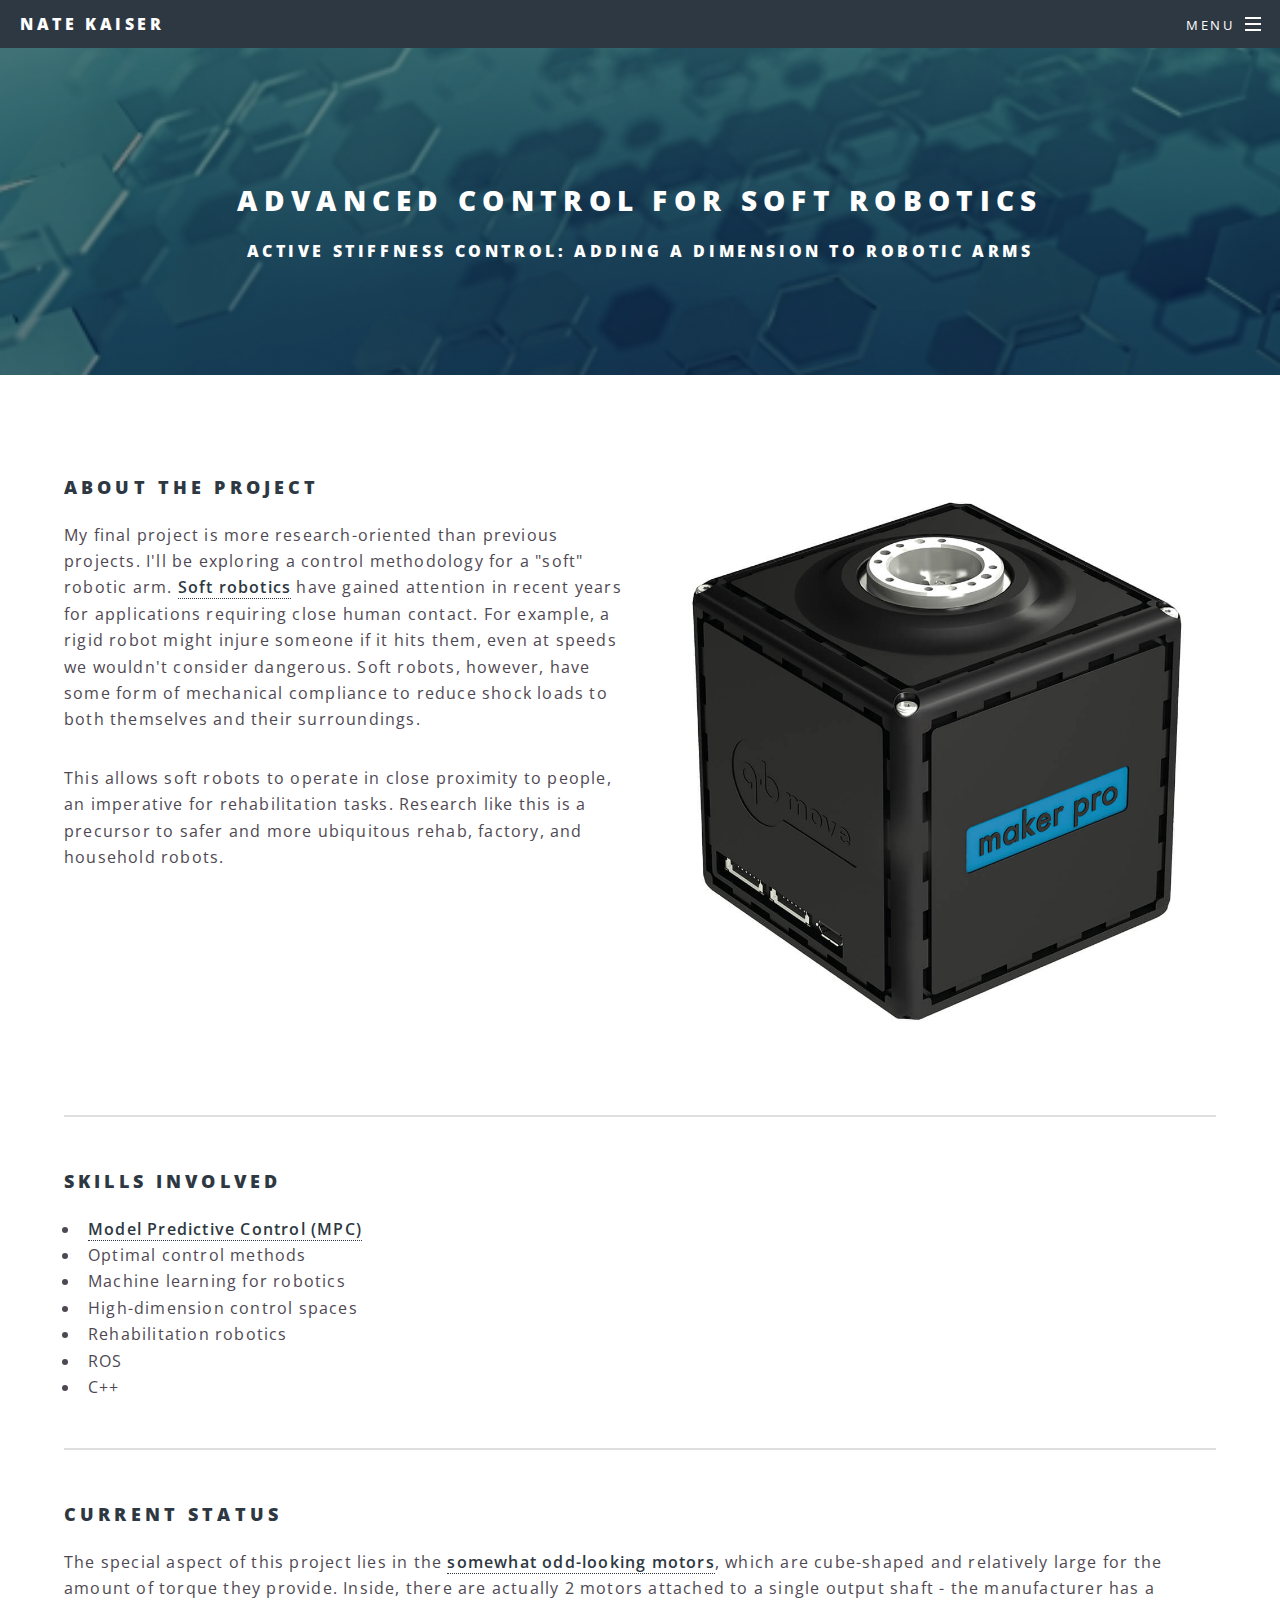
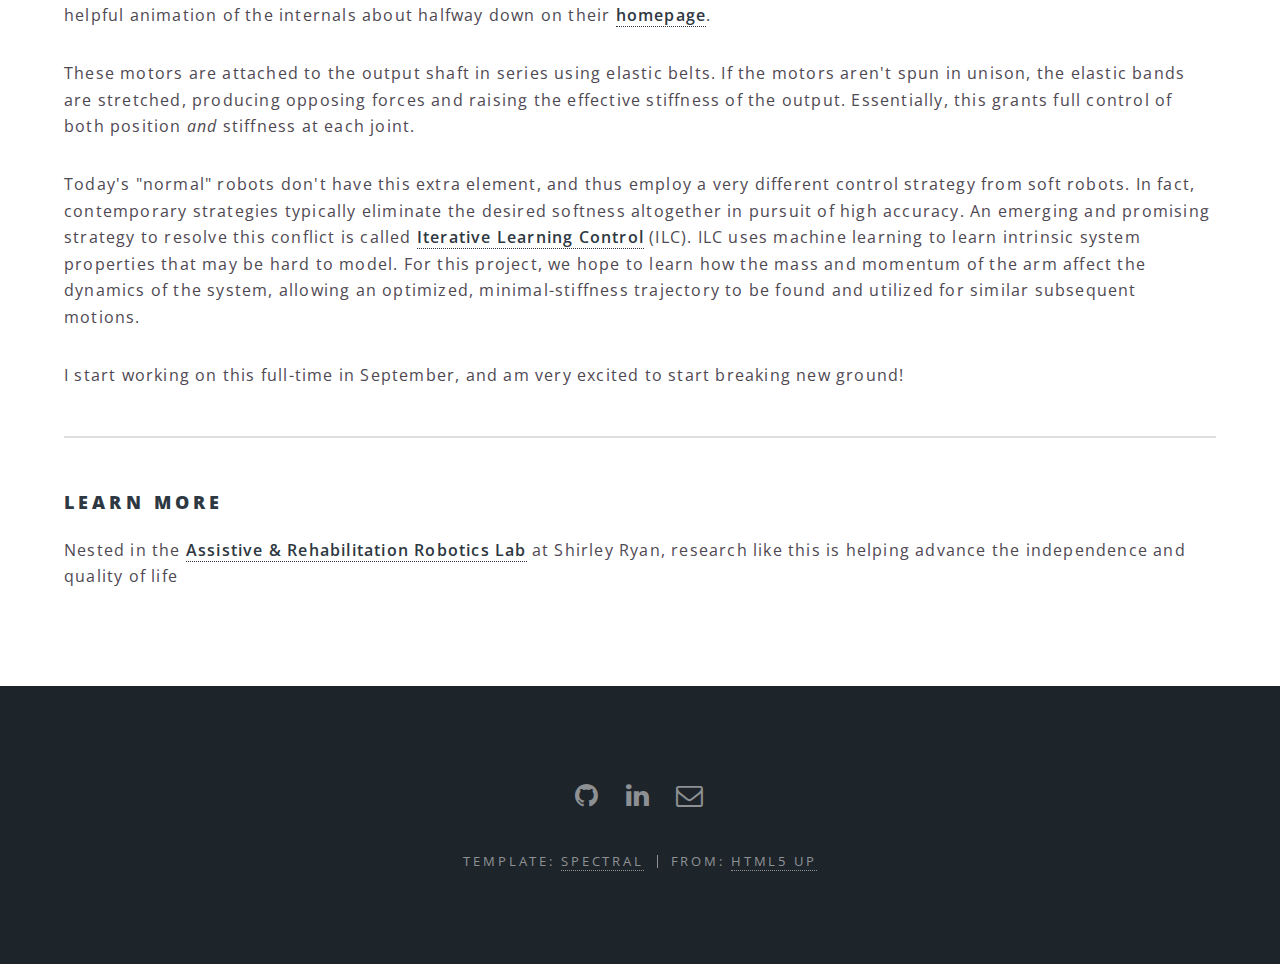
==== advancedcontrol.html @ 5fb06875 "final project page now included" ====
<!DOCTYPE HTML>
<html>
	<head>
		<title>Nate Kaiser::Portfolio Website</title>
		<meta charset="utf-8" />
		<meta name="viewport" content="width=device-width, initial-scale=1" />
		<!--[if lte IE 8]><script src="assets/js/ie/html5shiv.js"></script><![endif]-->
		<link rel="stylesheet" href="assets/css/main.css" />
		<!--[if lte IE 8]><link rel="stylesheet" href="assets/css/ie8.css" /><![endif]-->
		<!--[if lte IE 9]><link rel="stylesheet" href="assets/css/ie9.css" /><![endif]-->
		<link rel="icon" href="images/favicon.ico">
	</head>
	<body>

		<!-- Page Wrapper -->
			<div id="page-wrapper">

				<!-- Header -->
					<header id="header">
						<h1><a href="index.html">Nate Kaiser</a></h1>
						<nav id="nav">
							<ul>
								<li class="special">
									<a href="#menu" class="menuToggle"><span>Menu</span></a>
									<div id="menu">
										<ul>
											<li><a href="index.html">Home</a></li>
											<li><a href="index.html#projects">Projects</a></li>
											<li><a href="index.html#about">About</a></li>
											<li><a href="index.html#contact">Contact</a></li>
										</ul>
									</div>
								</li>
							</ul>
						</nav>
					</header>

				<!-- Main -->
					<article id="main">
						<header>
							<h2>Advanced Control for Soft Robotics</h2>
							<h4>Active Stiffness Control: Adding a Dimension to Robotic Arms</h4>
						</header>
						<section class="wrapper style5">
							<div class="inner">

								<div class="row">

									<div class="6u 12u$(medium)">
										<h3>About the Project</h3>

										<p>My final project is more research-oriented than previous projects. I'll be exploring a control methodology for a "soft" robotic arm. <b><a href="https://en.wikipedia.org/wiki/Soft_robotics" target="blank" >Soft robotics</a></b> have gained attention in recent years for applications requiring close human contact. For example, a rigid robot might injure someone if it hits them, even at speeds we wouldn't consider dangerous. Soft robots, however, have some form of mechanical compliance to reduce shock loads to both themselves and their surroundings.</p>

										<p>This allows soft robots to operate in close proximity to people, an imperative for rehabilitation tasks. Research like this is a precursor to safer and more ubiquitous rehab, factory, and household robots.</p>

									</div>

									<div class="6u$ 12u$(medium)">
										<span class="image fit"><img src="images/control1.jpg" alt="qb move variable-stiffness motor" /></span>
									</div>

								</div>

								<hr />

								<h3 align="left">Skills Involved</h3>
								<ul>
									<li align="left"><b><a href="https://en.wikipedia.org/wiki/Model_predictive_control" target="blank" >Model Predictive Control (MPC)</a></b></li>
									<li align="left">Optimal control methods</li>
									<li align="left">Machine learning for robotics</li>
									<li align="left">High-dimension control spaces</li>
									<li align="left">Rehabilitation robotics</li>
									<li align="left">ROS</li>
									<li align="left">C++</li>
								</ul>

								<hr />

								<h3 align="left">Current Status</h3>

								<p>The special aspect of this project lies in the <b><a href="http://www.qbrobotics.com/products/qbmove-maker-pro/" target="blank" >somewhat odd-looking motors</a></b>, which are cube-shaped and relatively large for the amount of torque they provide. Inside, there are actually 2 motors attached to a single output shaft - the manufacturer has a helpful animation of the internals about halfway down on their <b><a href="http://www.qbrobotics.com" target="blank" >homepage</a></b>.</p>

								<p>These motors are attached to the output shaft in series using elastic belts. If the motors aren't spun in unison, the elastic bands are stretched, producing opposing forces and raising the effective stiffness of the output. Essentially, this grants full control of both position <i>and</i> stiffness at each joint.</p>

								<p>Today's "normal" robots don't have this extra element, and thus employ a very different control strategy from soft robots. In fact, contemporary strategies typically eliminate the desired softness altogether in pursuit of high accuracy. An emerging and promising strategy to resolve this conflict is called <b><a href="https://en.wikipedia.org/wiki/Iterative_learning_control" target="blank" >Iterative Learning Control</a></b> (ILC). ILC uses machine learning to learn intrinsic system properties that may be hard to model. For this project, we hope to learn how the mass and momentum of the arm affect the dynamics of the system, allowing an optimized, minimal-stiffness trajectory to be found and utilized for similar subsequent motions.</p>

								<p>I start working on this full-time in September, and am very excited to start breaking new ground!</p>

								<hr />

								<h3>Learn More</h3>

								<p>Nested in the <b><a href="https://www.sralab.org/labs/assistive-rehabilitation-robotics-laboratory" target="blank" >Assistive &amp; Rehabilitation Robotics Lab</a></b> at Shirley Ryan, research like this is helping advance the independence and quality of life </p>

							</div>
						</section>
					</article>


				<!-- Footer -->
					<footer id="footer">
						<ul class="icons">
							<li><a href="https://github.com/njkaiser/" target="blank" class="icon fa-github fa-lg"><span class="label">Github</span></a></li>
							<li><a href="https://www.linkedin.com/in/nate-kaiser-95536426" target="blank" class="icon fa-linkedin fa-lg"><span class="label">Email</span></a></li>
							<li><a href="mailto:nathanielkaiser2017@u.northwestern.edu" class="icon fa-envelope-o fa-lg"><span class="label">Email</span></a></li>
						</ul>
						<ul class="copyright">
							<li>Template: <a href="https://html5up.net/spectral"> SPECTRAL</a></li><li>From: <a href="http://html5up.net">HTML5 UP</a></li>						</ul>
					</footer>

			</div>

		<!-- Scripts -->
			<script src="assets/js/jquery.min.js"></script>
			<script src="assets/js/jquery.scrollex.min.js"></script>
			<script src="assets/js/jquery.scrolly.min.js"></script>
			<script src="assets/js/skel.min.js"></script>
			<script src="assets/js/util.js"></script>
			<!--[if lte IE 8]><script src="assets/js/ie/respond.min.js"></script><![endif]-->
			<script src="assets/js/main.js"></script>

	</body>
</html>
---- assets/css/main.css ----
@import url(font-awesome.min.css);
@import url("https://fonts.googleapis.com/css?family=Open+Sans:400,400italic,600,600italic,800,800italic");

/*
	Spectral by HTML5 UP
	html5up.net | @ajlkn
	Free for personal and commercial use under the CCA 3.0 license (html5up.net/license)
*/

/* Reset */

	html, body, div, span, applet, object, iframe, h1, h2, h3, h4, h5, h6, p, blockquote, pre, a, abbr, acronym, address, big, cite, code, del, dfn, em, img, ins, kbd, q, s, samp, small, strike, strong, sub, sup, tt, var, b, u, i, center, dl, dt, dd, ol, ul, li, fieldset, form, label, legend, table, caption, tbody, tfoot, thead, tr, th, td, article, aside, canvas, details, embed, figure, figcaption, footer, header, hgroup, menu, nav, output, ruby, section, summary, time, mark, audio, video {
		margin: 0;
		padding: 0;
		border: 0;
		font-size: 100%;
		font: inherit;
		vertical-align: baseline;
	}

	article, aside, details, figcaption, figure, footer, header, hgroup, menu, nav, section {
		display: block;
	}

	body {
		line-height: 1;
	}

	ol, ul {
		list-style: none;
	}

	blockquote, q {
		quotes: none;
	}

	blockquote:before, blockquote:after, q:before, q:after {
		content: '';
		content: none;
	}

	table {
		border-collapse: collapse;
		border-spacing: 0;
	}

	body {
		-webkit-text-size-adjust: none;
	}

/* Box Model */

	*, *:before, *:after {
		-moz-box-sizing: border-box;
		-webkit-box-sizing: border-box;
		box-sizing: border-box;
	}

/* Grid */

	.row {
		border-bottom: solid 1px transparent;
		-moz-box-sizing: border-box;
		-webkit-box-sizing: border-box;
		box-sizing: border-box;
	}

	.row > * {
		float: left;
		-moz-box-sizing: border-box;
		-webkit-box-sizing: border-box;
		box-sizing: border-box;
	}

	.row:after, .row:before {
		content: '';
		display: block;
		clear: both;
		height: 0;
	}

	.row.uniform > * > :first-child {
		margin-top: 0;
	}

	.row.uniform > * > :last-child {
		margin-bottom: 0;
	}

	.row.\30 \25 > * {
		padding: 0 0 0 0em;
	}

	.row.\30 \25 {
		margin: 0 0 -1px 0em;
	}

	.row.uniform.\30 \25 > * {
		padding: 0em 0 0 0em;
	}

	.row.uniform.\30 \25 {
		margin: 0em 0 -1px 0em;
	}

	.row > * {
		padding: 0 0 0 1.5em;
	}

	.row {
		margin: 0 0 -1px -1.5em;
	}

	.row.uniform > * {
		padding: 1.5em 0 0 1.5em;
	}

	.row.uniform {
		margin: -1.5em 0 -1px -1.5em;
	}

	.row.\32 00\25 > * {
		padding: 0 0 0 3em;
	}

	.row.\32 00\25 {
		margin: 0 0 -1px -3em;
	}

	.row.uniform.\32 00\25 > * {
		padding: 3em 0 0 3em;
	}

	.row.uniform.\32 00\25 {
		margin: -3em 0 -1px -3em;
	}

	.row.\31 50\25 > * {
		padding: 0 0 0 2.25em;
	}

	.row.\31 50\25 {
		margin: 0 0 -1px -2.25em;
	}

	.row.uniform.\31 50\25 > * {
		padding: 2.25em 0 0 2.25em;
	}

	.row.uniform.\31 50\25 {
		margin: -2.25em 0 -1px -2.25em;
	}

	.row.\35 0\25 > * {
		padding: 0 0 0 0.75em;
	}

	.row.\35 0\25 {
		margin: 0 0 -1px -0.75em;
	}

	.row.uniform.\35 0\25 > * {
		padding: 0.75em 0 0 0.75em;
	}

	.row.uniform.\35 0\25 {
		margin: -0.75em 0 -1px -0.75em;
	}

	.row.\32 5\25 > * {
		padding: 0 0 0 0.375em;
	}

	.row.\32 5\25 {
		margin: 0 0 -1px -0.375em;
	}

	.row.uniform.\32 5\25 > * {
		padding: 0.375em 0 0 0.375em;
	}

	.row.uniform.\32 5\25 {
		margin: -0.375em 0 -1px -0.375em;
	}

	.\31 2u, .\31 2u\24 {
		width: 100%;
		clear: none;
		margin-left: 0;
	}

	.\31 1u, .\31 1u\24 {
		width: 91.6666666667%;
		clear: none;
		margin-left: 0;
	}

	.\31 0u, .\31 0u\24 {
		width: 83.3333333333%;
		clear: none;
		margin-left: 0;
	}

	.\39 u, .\39 u\24 {
		width: 75%;
		clear: none;
		margin-left: 0;
	}

	.\38 u, .\38 u\24 {
		width: 66.6666666667%;
		clear: none;
		margin-left: 0;
	}

	.\37 u, .\37 u\24 {
		width: 58.3333333333%;
		clear: none;
		margin-left: 0;
	}

	.\36 u, .\36 u\24 {
		width: 50%;
		clear: none;
		margin-left: 0;
	}

	.\35 u, .\35 u\24 {
		width: 41.6666666667%;
		clear: none;
		margin-left: 0;
	}

	.\34 u, .\34 u\24 {
		width: 33.3333333333%;
		clear: none;
		margin-left: 0;
	}

	.\33 u, .\33 u\24 {
		width: 25%;
		clear: none;
		margin-left: 0;
	}

	.\32 u, .\32 u\24 {
		width: 16.6666666667%;
		clear: none;
		margin-left: 0;
	}

	.\31 u, .\31 u\24 {
		width: 8.3333333333%;
		clear: none;
		margin-left: 0;
	}

	.\31 2u\24 + *,
	.\31 1u\24 + *,
	.\31 0u\24 + *,
	.\39 u\24 + *,
	.\38 u\24 + *,
	.\37 u\24 + *,
	.\36 u\24 + *,
	.\35 u\24 + *,
	.\34 u\24 + *,
	.\33 u\24 + *,
	.\32 u\24 + *,
	.\31 u\24 + * {
		clear: left;
	}

	.\-11u {
		margin-left: 91.66667%;
	}

	.\-10u {
		margin-left: 83.33333%;
	}

	.\-9u {
		margin-left: 75%;
	}

	.\-8u {
		margin-left: 66.66667%;
	}

	.\-7u {
		margin-left: 58.33333%;
	}

	.\-6u {
		margin-left: 50%;
	}

	.\-5u {
		margin-left: 41.66667%;
	}

	.\-4u {
		margin-left: 33.33333%;
	}

	.\-3u {
		margin-left: 25%;
	}

	.\-2u {
		margin-left: 16.66667%;
	}

	.\-1u {
		margin-left: 8.33333%;
	}

	@media screen and (max-width: 1680px) {

		.row > * {
			padding: 0 0 0 1.5em;
		}

		.row {
			margin: 0 0 -1px -1.5em;
		}

		.row.uniform > * {
			padding: 1.5em 0 0 1.5em;
		}

		.row.uniform {
			margin: -1.5em 0 -1px -1.5em;
		}

		.row.\32 00\25 > * {
			padding: 0 0 0 3em;
		}

		.row.\32 00\25 {
			margin: 0 0 -1px -3em;
		}

		.row.uniform.\32 00\25 > * {
			padding: 3em 0 0 3em;
		}

		.row.uniform.\32 00\25 {
			margin: -3em 0 -1px -3em;
		}

		.row.\31 50\25 > * {
			padding: 0 0 0 2.25em;
		}

		.row.\31 50\25 {
			margin: 0 0 -1px -2.25em;
		}

		.row.uniform.\31 50\25 > * {
			padding: 2.25em 0 0 2.25em;
		}

		.row.uniform.\31 50\25 {
			margin: -2.25em 0 -1px -2.25em;
		}

		.row.\35 0\25 > * {
			padding: 0 0 0 0.75em;
		}

		.row.\35 0\25 {
			margin: 0 0 -1px -0.75em;
		}

		.row.uniform.\35 0\25 > * {
			padding: 0.75em 0 0 0.75em;
		}

		.row.uniform.\35 0\25 {
			margin: -0.75em 0 -1px -0.75em;
		}

		.row.\32 5\25 > * {
			padding: 0 0 0 0.375em;
		}

		.row.\32 5\25 {
			margin: 0 0 -1px -0.375em;
		}

		.row.uniform.\32 5\25 > * {
			padding: 0.375em 0 0 0.375em;
		}

		.row.uniform.\32 5\25 {
			margin: -0.375em 0 -1px -0.375em;
		}

		.\31 2u\28xlarge\29, .\31 2u\24\28xlarge\29 {
			width: 100%;
			clear: none;
			margin-left: 0;
		}

		.\31 1u\28xlarge\29, .\31 1u\24\28xlarge\29 {
			width: 91.6666666667%;
			clear: none;
			margin-left: 0;
		}

		.\31 0u\28xlarge\29, .\31 0u\24\28xlarge\29 {
			width: 83.3333333333%;
			clear: none;
			margin-left: 0;
		}

		.\39 u\28xlarge\29, .\39 u\24\28xlarge\29 {
			width: 75%;
			clear: none;
			margin-left: 0;
		}

		.\38 u\28xlarge\29, .\38 u\24\28xlarge\29 {
			width: 66.6666666667%;
			clear: none;
			margin-left: 0;
		}

		.\37 u\28xlarge\29, .\37 u\24\28xlarge\29 {
			width: 58.3333333333%;
			clear: none;
			margin-left: 0;
		}

		.\36 u\28xlarge\29, .\36 u\24\28xlarge\29 {
			width: 50%;
			clear: none;
			margin-left: 0;
		}

		.\35 u\28xlarge\29, .\35 u\24\28xlarge\29 {
			width: 41.6666666667%;
			clear: none;
			margin-left: 0;
		}

		.\34 u\28xlarge\29, .\34 u\24\28xlarge\29 {
			width: 33.3333333333%;
			clear: none;
			margin-left: 0;
		}

		.\33 u\28xlarge\29, .\33 u\24\28xlarge\29 {
			width: 25%;
			clear: none;
			margin-left: 0;
		}

		.\32 u\28xlarge\29, .\32 u\24\28xlarge\29 {
			width: 16.6666666667%;
			clear: none;
			margin-left: 0;
		}

		.\31 u\28xlarge\29, .\31 u\24\28xlarge\29 {
			width: 8.3333333333%;
			clear: none;
			margin-left: 0;
		}

		.\31 2u\24\28xlarge\29 + *,
		.\31 1u\24\28xlarge\29 + *,
		.\31 0u\24\28xlarge\29 + *,
		.\39 u\24\28xlarge\29 + *,
		.\38 u\24\28xlarge\29 + *,
		.\37 u\24\28xlarge\29 + *,
		.\36 u\24\28xlarge\29 + *,
		.\35 u\24\28xlarge\29 + *,
		.\34 u\24\28xlarge\29 + *,
		.\33 u\24\28xlarge\29 + *,
		.\32 u\24\28xlarge\29 + *,
		.\31 u\24\28xlarge\29 + * {
			clear: left;
		}

		.\-11u\28xlarge\29 {
			margin-left: 91.66667%;
		}

		.\-10u\28xlarge\29 {
			margin-left: 83.33333%;
		}

		.\-9u\28xlarge\29 {
			margin-left: 75%;
		}

		.\-8u\28xlarge\29 {
			margin-left: 66.66667%;
		}

		.\-7u\28xlarge\29 {
			margin-left: 58.33333%;
		}

		.\-6u\28xlarge\29 {
			margin-left: 50%;
		}

		.\-5u\28xlarge\29 {
			margin-left: 41.66667%;
		}

		.\-4u\28xlarge\29 {
			margin-left: 33.33333%;
		}

		.\-3u\28xlarge\29 {
			margin-left: 25%;
		}

		.\-2u\28xlarge\29 {
			margin-left: 16.66667%;
		}

		.\-1u\28xlarge\29 {
			margin-left: 8.33333%;
		}

	}

	@media screen and (max-width: 1280px) {

		.row > * {
			padding: 0 0 0 1.5em;
		}

		.row {
			margin: 0 0 -1px -1.5em;
		}

		.row.uniform > * {
			padding: 1.5em 0 0 1.5em;
		}

		.row.uniform {
			margin: -1.5em 0 -1px -1.5em;
		}

		.row.\32 00\25 > * {
			padding: 0 0 0 3em;
		}

		.row.\32 00\25 {
			margin: 0 0 -1px -3em;
		}

		.row.uniform.\32 00\25 > * {
			padding: 3em 0 0 3em;
		}

		.row.uniform.\32 00\25 {
			margin: -3em 0 -1px -3em;
		}

		.row.\31 50\25 > * {
			padding: 0 0 0 2.25em;
		}

		.row.\31 50\25 {
			margin: 0 0 -1px -2.25em;
		}

		.row.uniform.\31 50\25 > * {
			padding: 2.25em 0 0 2.25em;
		}

		.row.uniform.\31 50\25 {
			margin: -2.25em 0 -1px -2.25em;
		}

		.row.\35 0\25 > * {
			padding: 0 0 0 0.75em;
		}

		.row.\35 0\25 {
			margin: 0 0 -1px -0.75em;
		}

		.row.uniform.\35 0\25 > * {
			padding: 0.75em 0 0 0.75em;
		}

		.row.uniform.\35 0\25 {
			margin: -0.75em 0 -1px -0.75em;
		}

		.row.\32 5\25 > * {
			padding: 0 0 0 0.375em;
		}

		.row.\32 5\25 {
			margin: 0 0 -1px -0.375em;
		}

		.row.uniform.\32 5\25 > * {
			padding: 0.375em 0 0 0.375em;
		}

		.row.uniform.\32 5\25 {
			margin: -0.375em 0 -1px -0.375em;
		}

		.\31 2u\28large\29, .\31 2u\24\28large\29 {
			width: 100%;
			clear: none;
			margin-left: 0;
		}

		.\31 1u\28large\29, .\31 1u\24\28large\29 {
			width: 91.6666666667%;
			clear: none;
			margin-left: 0;
		}

		.\31 0u\28large\29, .\31 0u\24\28large\29 {
			width: 83.3333333333%;
			clear: none;
			margin-left: 0;
		}

		.\39 u\28large\29, .\39 u\24\28large\29 {
			width: 75%;
			clear: none;
			margin-left: 0;
		}

		.\38 u\28large\29, .\38 u\24\28large\29 {
			width: 66.6666666667%;
			clear: none;
			margin-left: 0;
		}

		.\37 u\28large\29, .\37 u\24\28large\29 {
			width: 58.3333333333%;
			clear: none;
			margin-left: 0;
		}

		.\36 u\28large\29, .\36 u\24\28large\29 {
			width: 50%;
			clear: none;
			margin-left: 0;
		}

		.\35 u\28large\29, .\35 u\24\28large\29 {
			width: 41.6666666667%;
			clear: none;
			margin-left: 0;
		}

		.\34 u\28large\29, .\34 u\24\28large\29 {
			width: 33.3333333333%;
			clear: none;
			margin-left: 0;
		}

		.\33 u\28large\29, .\33 u\24\28large\29 {
			width: 25%;
			clear: none;
			margin-left: 0;
		}

		.\32 u\28large\29, .\32 u\24\28large\29 {
			width: 16.6666666667%;
			clear: none;
			margin-left: 0;
		}

		.\31 u\28large\29, .\31 u\24\28large\29 {
			width: 8.3333333333%;
			clear: none;
			margin-left: 0;
		}

		.\31 2u\24\28large\29 + *,
		.\31 1u\24\28large\29 + *,
		.\31 0u\24\28large\29 + *,
		.\39 u\24\28large\29 + *,
		.\38 u\24\28large\29 + *,
		.\37 u\24\28large\29 + *,
		.\36 u\24\28large\29 + *,
		.\35 u\24\28large\29 + *,
		.\34 u\24\28large\29 + *,
		.\33 u\24\28large\29 + *,
		.\32 u\24\28large\29 + *,
		.\31 u\24\28large\29 + * {
			clear: left;
		}

		.\-11u\28large\29 {
			margin-left: 91.66667%;
		}

		.\-10u\28large\29 {
			margin-left: 83.33333%;
		}

		.\-9u\28large\29 {
			margin-left: 75%;
		}

		.\-8u\28large\29 {
			margin-left: 66.66667%;
		}

		.\-7u\28large\29 {
			margin-left: 58.33333%;
		}

		.\-6u\28large\29 {
			margin-left: 50%;
		}

		.\-5u\28large\29 {
			margin-left: 41.66667%;
		}

		.\-4u\28large\29 {
			margin-left: 33.33333%;
		}

		.\-3u\28large\29 {
			margin-left: 25%;
		}

		.\-2u\28large\29 {
			margin-left: 16.66667%;
		}

		.\-1u\28large\29 {
			margin-left: 8.33333%;
		}

	}

	@media screen and (max-width: 980px) {

		.row > * {
			padding: 0 0 0 1.5em;
		}

		.row {
			margin: 0 0 -1px -1.5em;
		}

		.row.uniform > * {
			padding: 1.5em 0 0 1.5em;
		}

		.row.uniform {
			margin: -1.5em 0 -1px -1.5em;
		}

		.row.\32 00\25 > * {
			padding: 0 0 0 3em;
		}

		.row.\32 00\25 {
			margin: 0 0 -1px -3em;
		}

		.row.uniform.\32 00\25 > * {
			padding: 3em 0 0 3em;
		}

		.row.uniform.\32 00\25 {
			margin: -3em 0 -1px -3em;
		}

		.row.\31 50\25 > * {
			padding: 0 0 0 2.25em;
		}

		.row.\31 50\25 {
			margin: 0 0 -1px -2.25em;
		}

		.row.uniform.\31 50\25 > * {
			padding: 2.25em 0 0 2.25em;
		}

		.row.uniform.\31 50\25 {
			margin: -2.25em 0 -1px -2.25em;
		}

		.row.\35 0\25 > * {
			padding: 0 0 0 0.75em;
		}

		.row.\35 0\25 {
			margin: 0 0 -1px -0.75em;
		}

		.row.uniform.\35 0\25 > * {
			padding: 0.75em 0 0 0.75em;
		}

		.row.uniform.\35 0\25 {
			margin: -0.75em 0 -1px -0.75em;
		}

		.row.\32 5\25 > * {
			padding: 0 0 0 0.375em;
		}

		.row.\32 5\25 {
			margin: 0 0 -1px -0.375em;
		}

		.row.uniform.\32 5\25 > * {
			padding: 0.375em 0 0 0.375em;
		}

		.row.uniform.\32 5\25 {
			margin: -0.375em 0 -1px -0.375em;
		}

		.\31 2u\28medium\29, .\31 2u\24\28medium\29 {
			width: 100%;
			clear: none;
			margin-left: 0;
		}

		.\31 1u\28medium\29, .\31 1u\24\28medium\29 {
			width: 91.6666666667%;
			clear: none;
			margin-left: 0;
		}

		.\31 0u\28medium\29, .\31 0u\24\28medium\29 {
			width: 83.3333333333%;
			clear: none;
			margin-left: 0;
		}

		.\39 u\28medium\29, .\39 u\24\28medium\29 {
			width: 75%;
			clear: none;
			margin-left: 0;
		}

		.\38 u\28medium\29, .\38 u\24\28medium\29 {
			width: 66.6666666667%;
			clear: none;
			margin-left: 0;
		}

		.\37 u\28medium\29, .\37 u\24\28medium\29 {
			width: 58.3333333333%;
			clear: none;
			margin-left: 0;
		}

		.\36 u\28medium\29, .\36 u\24\28medium\29 {
			width: 50%;
			clear: none;
			margin-left: 0;
		}

		.\35 u\28medium\29, .\35 u\24\28medium\29 {
			width: 41.6666666667%;
			clear: none;
			margin-left: 0;
		}

		.\34 u\28medium\29, .\34 u\24\28medium\29 {
			width: 33.3333333333%;
			clear: none;
			margin-left: 0;
		}

		.\33 u\28medium\29, .\33 u\24\28medium\29 {
			width: 25%;
			clear: none;
			margin-left: 0;
		}

		.\32 u\28medium\29, .\32 u\24\28medium\29 {
			width: 16.6666666667%;
			clear: none;
			margin-left: 0;
		}

		.\31 u\28medium\29, .\31 u\24\28medium\29 {
			width: 8.3333333333%;
			clear: none;
			margin-left: 0;
		}

		.\31 2u\24\28medium\29 + *,
		.\31 1u\24\28medium\29 + *,
		.\31 0u\24\28medium\29 + *,
		.\39 u\24\28medium\29 + *,
		.\38 u\24\28medium\29 + *,
		.\37 u\24\28medium\29 + *,
		.\36 u\24\28medium\29 + *,
		.\35 u\24\28medium\29 + *,
		.\34 u\24\28medium\29 + *,
		.\33 u\24\28medium\29 + *,
		.\32 u\24\28medium\29 + *,
		.\31 u\24\28medium\29 + * {
			clear: left;
		}

		.\-11u\28medium\29 {
			margin-left: 91.66667%;
		}

		.\-10u\28medium\29 {
			margin-left: 83.33333%;
		}

		.\-9u\28medium\29 {
			margin-left: 75%;
		}

		.\-8u\28medium\29 {
			margin-left: 66.66667%;
		}

		.\-7u\28medium\29 {
			margin-left: 58.33333%;
		}

		.\-6u\28medium\29 {
			margin-left: 50%;
		}

		.\-5u\28medium\29 {
			margin-left: 41.66667%;
		}

		.\-4u\28medium\29 {
			margin-left: 33.33333%;
		}

		.\-3u\28medium\29 {
			margin-left: 25%;
		}

		.\-2u\28medium\29 {
			margin-left: 16.66667%;
		}

		.\-1u\28medium\29 {
			margin-left: 8.33333%;
		}

	}

	@media screen and (max-width: 736px) {

		.row > * {
			padding: 0 0 0 1.5em;
		}

		.row {
			margin: 0 0 -1px -1.5em;
		}

		.row.uniform > * {
			padding: 1.5em 0 0 1.5em;
		}

		.row.uniform {
			margin: -1.5em 0 -1px -1.5em;
		}

		.row.\32 00\25 > * {
			padding: 0 0 0 3em;
		}

		.row.\32 00\25 {
			margin: 0 0 -1px -3em;
		}

		.row.uniform.\32 00\25 > * {
			padding: 3em 0 0 3em;
		}

		.row.uniform.\32 00\25 {
			margin: -3em 0 -1px -3em;
		}

		.row.\31 50\25 > * {
			padding: 0 0 0 2.25em;
		}

		.row.\31 50\25 {
			margin: 0 0 -1px -2.25em;
		}

		.row.uniform.\31 50\25 > * {
			padding: 2.25em 0 0 2.25em;
		}

		.row.uniform.\31 50\25 {
			margin: -2.25em 0 -1px -2.25em;
		}

		.row.\35 0\25 > * {
			padding: 0 0 0 0.75em;
		}

		.row.\35 0\25 {
			margin: 0 0 -1px -0.75em;
		}

		.row.uniform.\35 0\25 > * {
			padding: 0.75em 0 0 0.75em;
		}

		.row.uniform.\35 0\25 {
			margin: -0.75em 0 -1px -0.75em;
		}

		.row.\32 5\25 > * {
			padding: 0 0 0 0.375em;
		}

		.row.\32 5\25 {
			margin: 0 0 -1px -0.375em;
		}

		.row.uniform.\32 5\25 > * {
			padding: 0.375em 0 0 0.375em;
		}

		.row.uniform.\32 5\25 {
			margin: -0.375em 0 -1px -0.375em;
		}

		.\31 2u\28small\29, .\31 2u\24\28small\29 {
			width: 100%;
			clear: none;
			margin-left: 0;
		}

		.\31 1u\28small\29, .\31 1u\24\28small\29 {
			width: 91.6666666667%;
			clear: none;
			margin-left: 0;
		}

		.\31 0u\28small\29, .\31 0u\24\28small\29 {
			width: 83.3333333333%;
			clear: none;
			margin-left: 0;
		}

		.\39 u\28small\29, .\39 u\24\28small\29 {
			width: 75%;
			clear: none;
			margin-left: 0;
		}

		.\38 u\28small\29, .\38 u\24\28small\29 {
			width: 66.6666666667%;
			clear: none;
			margin-left: 0;
		}

		.\37 u\28small\29, .\37 u\24\28small\29 {
			width: 58.3333333333%;
			clear: none;
			margin-left: 0;
		}

		.\36 u\28small\29, .\36 u\24\28small\29 {
			width: 50%;
			clear: none;
			margin-left: 0;
		}

		.\35 u\28small\29, .\35 u\24\28small\29 {
			width: 41.6666666667%;
			clear: none;
			margin-left: 0;
		}

		.\34 u\28small\29, .\34 u\24\28small\29 {
			width: 33.3333333333%;
			clear: none;
			margin-left: 0;
		}

		.\33 u\28small\29, .\33 u\24\28small\29 {
			width: 25%;
			clear: none;
			margin-left: 0;
		}

		.\32 u\28small\29, .\32 u\24\28small\29 {
			width: 16.6666666667%;
			clear: none;
			margin-left: 0;
		}

		.\31 u\28small\29, .\31 u\24\28small\29 {
			width: 8.3333333333%;
			clear: none;
			margin-left: 0;
		}

		.\31 2u\24\28small\29 + *,
		.\31 1u\24\28small\29 + *,
		.\31 0u\24\28small\29 + *,
		.\39 u\24\28small\29 + *,
		.\38 u\24\28small\29 + *,
		.\37 u\24\28small\29 + *,
		.\36 u\24\28small\29 + *,
		.\35 u\24\28small\29 + *,
		.\34 u\24\28small\29 + *,
		.\33 u\24\28small\29 + *,
		.\32 u\24\28small\29 + *,
		.\31 u\24\28small\29 + * {
			clear: left;
		}

		.\-11u\28small\29 {
			margin-left: 91.66667%;
		}

		.\-10u\28small\29 {
			margin-left: 83.33333%;
		}

		.\-9u\28small\29 {
			margin-left: 75%;
		}

		.\-8u\28small\29 {
			margin-left: 66.66667%;
		}

		.\-7u\28small\29 {
			margin-left: 58.33333%;
		}

		.\-6u\28small\29 {
			margin-left: 50%;
		}

		.\-5u\28small\29 {
			margin-left: 41.66667%;
		}

		.\-4u\28small\29 {
			margin-left: 33.33333%;
		}

		.\-3u\28small\29 {
			margin-left: 25%;
		}

		.\-2u\28small\29 {
			margin-left: 16.66667%;
		}

		.\-1u\28small\29 {
			margin-left: 8.33333%;
		}

	}

	@media screen and (max-width: 480px) {

		.row > * {
			padding: 0 0 0 1.5em;
		}

		.row {
			margin: 0 0 -1px -1.5em;
		}

		.row.uniform > * {
			padding: 1.5em 0 0 1.5em;
		}

		.row.uniform {
			margin: -1.5em 0 -1px -1.5em;
		}

		.row.\32 00\25 > * {
			padding: 0 0 0 3em;
		}

		.row.\32 00\25 {
			margin: 0 0 -1px -3em;
		}

		.row.uniform.\32 00\25 > * {
			padding: 3em 0 0 3em;
		}

		.row.uniform.\32 00\25 {
			margin: -3em 0 -1px -3em;
		}

		.row.\31 50\25 > * {
			padding: 0 0 0 2.25em;
		}

		.row.\31 50\25 {
			margin: 0 0 -1px -2.25em;
		}

		.row.uniform.\31 50\25 > * {
			padding: 2.25em 0 0 2.25em;
		}

		.row.uniform.\31 50\25 {
			margin: -2.25em 0 -1px -2.25em;
		}

		.row.\35 0\25 > * {
			padding: 0 0 0 0.75em;
		}

		.row.\35 0\25 {
			margin: 0 0 -1px -0.75em;
		}

		.row.uniform.\35 0\25 > * {
			padding: 0.75em 0 0 0.75em;
		}

		.row.uniform.\35 0\25 {
			margin: -0.75em 0 -1px -0.75em;
		}

		.row.\32 5\25 > * {
			padding: 0 0 0 0.375em;
		}

		.row.\32 5\25 {
			margin: 0 0 -1px -0.375em;
		}

		.row.uniform.\32 5\25 > * {
			padding: 0.375em 0 0 0.375em;
		}

		.row.uniform.\32 5\25 {
			margin: -0.375em 0 -1px -0.375em;
		}

		.\31 2u\28xsmall\29, .\31 2u\24\28xsmall\29 {
			width: 100%;
			clear: none;
			margin-left: 0;
		}

		.\31 1u\28xsmall\29, .\31 1u\24\28xsmall\29 {
			width: 91.6666666667%;
			clear: none;
			margin-left: 0;
		}

		.\31 0u\28xsmall\29, .\31 0u\24\28xsmall\29 {
			width: 83.3333333333%;
			clear: none;
			margin-left: 0;
		}

		.\39 u\28xsmall\29, .\39 u\24\28xsmall\29 {
			width: 75%;
			clear: none;
			margin-left: 0;
		}

		.\38 u\28xsmall\29, .\38 u\24\28xsmall\29 {
			width: 66.6666666667%;
			clear: none;
			margin-left: 0;
		}

		.\37 u\28xsmall\29, .\37 u\24\28xsmall\29 {
			width: 58.3333333333%;
			clear: none;
			margin-left: 0;
		}

		.\36 u\28xsmall\29, .\36 u\24\28xsmall\29 {
			width: 50%;
			clear: none;
			margin-left: 0;
		}

		.\35 u\28xsmall\29, .\35 u\24\28xsmall\29 {
			width: 41.6666666667%;
			clear: none;
			margin-left: 0;
		}

		.\34 u\28xsmall\29, .\34 u\24\28xsmall\29 {
			width: 33.3333333333%;
			clear: none;
			margin-left: 0;
		}

		.\33 u\28xsmall\29, .\33 u\24\28xsmall\29 {
			width: 25%;
			clear: none;
			margin-left: 0;
		}

		.\32 u\28xsmall\29, .\32 u\24\28xsmall\29 {
			width: 16.6666666667%;
			clear: none;
			margin-left: 0;
		}

		.\31 u\28xsmall\29, .\31 u\24\28xsmall\29 {
			width: 8.3333333333%;
			clear: none;
			margin-left: 0;
		}

		.\31 2u\24\28xsmall\29 + *,
		.\31 1u\24\28xsmall\29 + *,
		.\31 0u\24\28xsmall\29 + *,
		.\39 u\24\28xsmall\29 + *,
		.\38 u\24\28xsmall\29 + *,
		.\37 u\24\28xsmall\29 + *,
		.\36 u\24\28xsmall\29 + *,
		.\35 u\24\28xsmall\29 + *,
		.\34 u\24\28xsmall\29 + *,
		.\33 u\24\28xsmall\29 + *,
		.\32 u\24\28xsmall\29 + *,
		.\31 u\24\28xsmall\29 + * {
			clear: left;
		}

		.\-11u\28xsmall\29 {
			margin-left: 91.66667%;
		}

		.\-10u\28xsmall\29 {
			margin-left: 83.33333%;
		}

		.\-9u\28xsmall\29 {
			margin-left: 75%;
		}

		.\-8u\28xsmall\29 {
			margin-left: 66.66667%;
		}

		.\-7u\28xsmall\29 {
			margin-left: 58.33333%;
		}

		.\-6u\28xsmall\29 {
			margin-left: 50%;
		}

		.\-5u\28xsmall\29 {
			margin-left: 41.66667%;
		}

		.\-4u\28xsmall\29 {
			margin-left: 33.33333%;
		}

		.\-3u\28xsmall\29 {
			margin-left: 25%;
		}

		.\-2u\28xsmall\29 {
			margin-left: 16.66667%;
		}

		.\-1u\28xsmall\29 {
			margin-left: 8.33333%;
		}

	}

/* Basic */

	@-ms-viewport {
		width: device-width;
	}

	body {
		background: #2e3842;
	}

		body.is-loading *, body.is-loading *:before, body.is-loading *:after {
			-moz-animation: none !important;
			-webkit-animation: none !important;
			-ms-animation: none !important;
			animation: none !important;
			-moz-transition: none !important;
			-webkit-transition: none !important;
			-ms-transition: none !important;
			transition: none !important;
		}

	body, input, select, textarea {
		color: #fff;
		font-family: "Open Sans", Helvetica, sans-serif;
		font-size: 15pt;
		font-weight: 400;
		letter-spacing: 0.075em;
		line-height: 1.65em;
	}

		@media screen and (max-width: 1680px) {

			body, input, select, textarea {
				font-size: 13pt;
			}

		}

		@media screen and (max-width: 1280px) {

			body, input, select, textarea {
				font-size: 12pt;
			}

		}

		@media screen and (max-width: 736px) {

			body, input, select, textarea {
				font-size: 11pt;
				letter-spacing: 0.0375em;
			}

		}

	a {
		-moz-transition: color 0.2s ease, border-bottom-color 0.2s ease;
		-webkit-transition: color 0.2s ease, border-bottom-color 0.2s ease;
		-ms-transition: color 0.2s ease, border-bottom-color 0.2s ease;
		transition: color 0.2s ease, border-bottom-color 0.2s ease;
		border-bottom: dotted 1px;
		color: inherit;
		text-decoration: none;
	}

		a:hover {
			border-bottom-color: transparent;
		}

	strong, b {
		color: #fff;
		font-weight: 600;
	}

	em, i {
		font-style: italic;
	}

	p {
		margin: 0 0 2em 0;
	}

	h1, h2, h3, h4, h5, h6 {
		color: #fff;
		font-weight: 800;
		letter-spacing: 0.225em;
		line-height: 1em;
		margin: 0 0 1em 0;
		text-transform: uppercase;
	}

		h1 a, h2 a, h3 a, h4 a, h5 a, h6 a {
			color: inherit;
			text-decoration: none;
		}

	h2 {
		font-size: 1.35em;
		line-height: 1.75em;
	}

		@media screen and (max-width: 736px) {

			h2 {
				font-size: 1.1em;
				line-height: 1.65em;
			}

		}

	h3 {
		font-size: 1.15em;
		line-height: 1.75em;
	}

		@media screen and (max-width: 736px) {

			h3 {
				font-size: 1em;
				line-height: 1.65em;
			}

		}

	h4 {
		font-size: 1em;
		line-height: 1.5em;
	}

	h5 {
		font-size: 0.8em;
		line-height: 1.5em;
	}

	h6 {
		font-size: 0.7em;
		line-height: 1.5em;
	}

	sub {
		font-size: 0.8em;
		position: relative;
		top: 0.5em;
	}

	sup {
		font-size: 0.8em;
		position: relative;
		top: -0.5em;
	}

	hr {
		border: 0;
		border-bottom: solid 2px #fff;
		margin: 3em 0;
	}

		hr.major {
			margin: 4.5em 0;
		}

	blockquote {
		border-left: solid 4px #fff;
		font-style: italic;
		margin: 0 0 2em 0;
		padding: 0.5em 0 0.5em 2em;
	}

	code {
		background: rgba(144, 144, 144, 0.25);
		border-radius: 3px;
		font-family: "Courier New", monospace;
		font-size: 0.9em;
		letter-spacing: 0;
		margin: 0 0.25em;
		padding: 0.25em 0.65em;
	}

	pre {
		-webkit-overflow-scrolling: touch;
		font-family: "Courier New", monospace;
		font-size: 0.9em;
		margin: 0 0 2em 0;
	}

		pre code {
			display: block;
			line-height: 1.75em;
			padding: 1em 1.5em;
			overflow-x: auto;
		}

	.align-left {
		text-align: left;
	}

	.align-center {
		text-align: center;
	}

	.align-right {
		text-align: right;
	}

/* Section/Article */

	section.special, article.special {
		text-align: center;
	}

	header p {
		color: rgba(255, 255, 255, 0.5);
		position: relative;
		top: -0.25em;
	}

	header h3 + p {
		font-size: 1.1em;
	}

	header h4 + p,
	header h5 + p,
	header h6 + p {
		font-size: 0.9em;
	}

	header.major {
		margin: 0 0 3.5em 0;
	}

		header.major h2, header.major h3, header.major h4, header.major h5, header.major h6 {
			border-bottom: solid 2px #fff;
			display: inline-block;
			padding-bottom: 1em;
			position: relative;
		}

			header.major h2:after, header.major h3:after, header.major h4:after, header.major h5:after, header.major h6:after {
				content: '';
				display: block;
				height: 1px;
			}

		header.major p {
			color: #fff;
			top: 0;
		}

		@media screen and (max-width: 736px) {

			header.major {
				margin: 0 0 2em 0;
			}

		}

	@media screen and (max-width: 980px) {

		header br {
			display: none;
		}

	}

/* Form */

	form {
		margin: 0 0 2em 0;
	}

	label {
		color: #fff;
		display: block;
		font-size: 0.9em;
		font-weight: 600;
		margin: 0 0 1em 0;
	}

	input[type="text"],
	input[type="password"],
	input[type="email"],
	select,
	textarea {
		-moz-appearance: none;
		-webkit-appearance: none;
		-ms-appearance: none;
		appearance: none;
		background: rgba(144, 144, 144, 0.25);
		border-radius: 3px;
		border: none;
		color: inherit;
		display: block;
		outline: 0;
		padding: 0 1em;
		text-decoration: none;
		width: 100%;
	}

		input[type="text"]:invalid,
		input[type="password"]:invalid,
		input[type="email"]:invalid,
		select:invalid,
		textarea:invalid {
			box-shadow: none;
		}

		input[type="text"]:focus,
		input[type="password"]:focus,
		input[type="email"]:focus,
		select:focus,
		textarea:focus {
			box-shadow: 0 0 0 2px #21b2a6;
		}

	.select-wrapper {
		text-decoration: none;
		display: block;
		position: relative;
	}

		.select-wrapper:before {
			-moz-osx-font-smoothing: grayscale;
			-webkit-font-smoothing: antialiased;
			font-family: FontAwesome;
			font-style: normal;
			font-weight: normal;
			text-transform: none !important;
		}

		.select-wrapper:before {
			-moz-pointer-events: none;
			-webkit-pointer-events: none;
			-ms-pointer-events: none;
			pointer-events: none;
			color: #fff;
			content: '\f078';
			display: block;
			height: 2.75em;
			line-height: 2.75em;
			position: absolute;
			right: 0;
			text-align: center;
			top: 0;
			width: 2.75em;
		}

		.select-wrapper select::-ms-expand {
			display: none;
		}

	input[type="text"],
	input[type="password"],
	input[type="email"],
	select {
		height: 2.75em;
	}

	textarea {
		padding: 0.75em 1em;
	}

	input[type="checkbox"],
	input[type="radio"] {
		-moz-appearance: none;
		-webkit-appearance: none;
		-ms-appearance: none;
		appearance: none;
		display: block;
		float: left;
		margin-right: -2em;
		opacity: 0;
		width: 1em;
		z-index: -1;
	}

		input[type="checkbox"] + label,
		input[type="radio"] + label {
			text-decoration: none;
			color: #fff;
			cursor: pointer;
			display: inline-block;
			font-size: 1em;
			font-weight: 400;
			padding-left: 2.4em;
			padding-right: 0.75em;
			position: relative;
		}

			input[type="checkbox"] + label:before,
			input[type="radio"] + label:before {
				-moz-osx-font-smoothing: grayscale;
				-webkit-font-smoothing: antialiased;
				font-family: FontAwesome;
				font-style: normal;
				font-weight: normal;
				text-transform: none !important;
			}

			input[type="checkbox"] + label:before,
			input[type="radio"] + label:before {
				background: rgba(144, 144, 144, 0.25);
				border-radius: 3px;
				content: '';
				display: inline-block;
				height: 1.65em;
				left: 0;
				line-height: 1.58125em;
				position: absolute;
				text-align: center;
				top: 0;
				width: 1.65em;
			}

		input[type="checkbox"]:checked + label:before,
		input[type="radio"]:checked + label:before {
			background: #2e3842;
			color: #fff;
			content: '\f00c';
		}

		input[type="checkbox"]:focus + label:before,
		input[type="radio"]:focus + label:before {
			box-shadow: 0 0 0 2px #21b2a6;
		}

	input[type="checkbox"] + label:before {
		border-radius: 3px;
	}

	input[type="radio"] + label:before {
		border-radius: 100%;
	}

	::-webkit-input-placeholder {
		color: rgba(255, 255, 255, 0.5) !important;
		opacity: 1.0;
	}

	:-moz-placeholder {
		color: rgba(255, 255, 255, 0.5) !important;
		opacity: 1.0;
	}

	::-moz-placeholder {
		color: rgba(255, 255, 255, 0.5) !important;
		opacity: 1.0;
	}

	:-ms-input-placeholder {
		color: rgba(255, 255, 255, 0.5) !important;
		opacity: 1.0;
	}

	.formerize-placeholder {
		color: rgba(255, 255, 255, 0.5) !important;
		opacity: 1.0;
	}

/* Box */

	.box {
		border-radius: 3px;
		border: solid 2px #fff;
		margin-bottom: 2em;
		padding: 1.5em;
	}

		.box > :last-child,
		.box > :last-child > :last-child,
		.box > :last-child > :last-child > :last-child {
			margin-bottom: 0;
		}

		.box.alt {
			border: 0;
			border-radius: 0;
			padding: 0;
		}

/* Icon */

	.icon {
		text-decoration: none;
		border-bottom: none;
		position: relative;
	}

		.icon:before {
			-moz-osx-font-smoothing: grayscale;
			-webkit-font-smoothing: antialiased;
			font-family: FontAwesome;
			font-style: normal;
			font-weight: normal;
			text-transform: none !important;
		}

		.icon > .label {
			display: none;
		}

		.icon.major {
			-moz-transform: rotate(-45deg);
			-webkit-transform: rotate(-45deg);
			-ms-transform: rotate(-45deg);
			transform: rotate(-45deg);
			border-radius: 3px;
			border: solid 2px #fff;
			display: inline-block;
			font-size: 1.35em;
			height: calc(3em + 2px);
			line-height: 3em;
			text-align: center;
			width: calc(3em + 2px);
		}

			.icon.major:before {
				-moz-transform: rotate(45deg);
				-webkit-transform: rotate(45deg);
				-ms-transform: rotate(45deg);
				transform: rotate(45deg);
				display: inline-block;
				font-size: 1.5em;
			}

			@media screen and (max-width: 736px) {

				.icon.major {
					font-size: 1em;
				}

			}

		.icon.style1 {
			color: #00ffcc;
		}

		.icon.style2 {
			color: #00f0ff;
		}

		.icon.style3 {
			color: #76ddff;
		}

/* Image */

	.image {
		border-radius: 3px;
		border: 0;
		display: inline-block;
		position: relative;
	}

		.image img {
			border-radius: 3px;
			display: block;
		}

		.image.left {
			float: left;
			margin: 0 2em 2em 0;
			top: 0.25em;
		}

		.image.right {
			float: right;
			margin: 0 0 2em 2em;
			top: 0.25em;
		}

		.image.left, .image.right {
			max-width: 40%;
		}

			.image.left img, .image.right img {
				width: 100%;
			}

		.image.fit {
			display: block;
			margin: 0 0 2em 0;
			width: 100%;
		}

			.image.fit img {
				width: 100%;
			}

/* List */

	ol {
		list-style: decimal;
		margin: 0 0 2em 0;
		padding-left: 1.25em;
	}

		ol li {
			padding-left: 0.25em;
		}

	ul {
		list-style: disc;
		margin: 0 0 2em 0;
		padding-left: 1em;
	}

		ul li {
			padding-left: 0.5em;
		}

		ul.alt {
			list-style: none;
			padding-left: 0;
		}

			ul.alt li {
				border-top: solid 1px #fff;
				padding: 0.5em 0;
			}

				ul.alt li:first-child {
					border-top: 0;
					padding-top: 0;
				}

		ul.icons {
			cursor: default;
			list-style: none;
			padding-left: 0;
		}

			ul.icons li {
				display: inline-block;
				padding: 0 1em 0 0;
			}

				ul.icons li:last-child {
					padding-right: 0 !important;
				}

			ul.icons.major {
				padding: 1em 0;
			}

				ul.icons.major li {
					padding-right: 3.5em;
				}

					@media screen and (max-width: 736px) {

						ul.icons.major li {
							padding: 0 1em !important;
						}

					}

		ul.actions {
			cursor: default;
			list-style: none;
			padding-left: 0;
		}

			ul.actions li {
				display: inline-block;
				padding: 0 1.5em 0 0;
				vertical-align: middle;
			}

				ul.actions li:last-child {
					padding-right: 0;
				}

			ul.actions.small li {
				padding: 0 0.75em 0 0;
			}

			ul.actions.vertical li {
				display: block;
				padding: 1.5em 0 0 0;
			}

				ul.actions.vertical li:first-child {
					padding-top: 0;
				}

				ul.actions.vertical li > * {
					margin-bottom: 0;
				}

			ul.actions.vertical.small li {
				padding: 0.75em 0 0 0;
			}

				ul.actions.vertical.small li:first-child {
					padding-top: 0;
				}

			ul.actions.fit {
				display: table;
				margin-left: -1.5em;
				padding: 0;
				table-layout: fixed;
				width: calc(100% + 1.5em);
			}

				ul.actions.fit li {
					display: table-cell;
					padding: 0 0 0 1.5em;
				}

					ul.actions.fit li > * {
						margin-bottom: 0;
					}

				ul.actions.fit.small {
					margin-left: -0.75em;
					width: calc(100% + 0.75em);
				}

					ul.actions.fit.small li {
						padding: 0 0 0 0.75em;
					}

			@media screen and (max-width: 736px) {

				ul.actions li {
					display: block;
					padding: 1em 0 0 0;
					text-align: center;
					width: 100%;
				}

					ul.actions li:first-child {
						padding-top: 0;
					}

					ul.actions li > * {
						margin: 0 auto !important;
						max-width: 30em;
						width: 100%;
					}

						ul.actions li > *.icon:before {
							margin-left: -1em;
						}

				ul.actions.small li {
					padding: 0.5em 0 0 0;
				}

					ul.actions.small li:first-child {
						padding-top: 0;
					}

			}

	dl {
		margin: 0 0 2em 0;
	}

/* Table */

	.table-wrapper {
		-webkit-overflow-scrolling: touch;
		overflow-x: auto;
	}

	table {
		margin: 0 0 2em 0;
		width: 100%;
	}

		table tbody tr {
			border: solid 1px #fff;
			border-left: 0;
			border-right: 0;
		}

			table tbody tr:nth-child(2n + 1) {
				background-color: rgba(144, 144, 144, 0.25);
			}

		table td {
			padding: 0.75em 0.75em;
		}

		table th {
			color: #fff;
			font-size: 0.9em;
			font-weight: 600;
			padding: 0 0.75em 0.75em 0.75em;
			text-align: left;
		}

		table thead {
			border-bottom: solid 2px #fff;
		}

		table tfoot {
			border-top: solid 2px #fff;
		}

		table.alt {
			border-collapse: separate;
		}

			table.alt tbody tr td {
				border: solid 1px #fff;
				border-left-width: 0;
				border-top-width: 0;
			}

				table.alt tbody tr td:first-child {
					border-left-width: 1px;
				}

			table.alt tbody tr:first-child td {
				border-top-width: 1px;
			}

			table.alt thead {
				border-bottom: 0;
			}

			table.alt tfoot {
				border-top: 0;
			}

/* Button */

	input[type="submit"],
	input[type="reset"],
	input[type="button"],
	button,
	.button {
		-moz-appearance: none;
		-webkit-appearance: none;
		-ms-appearance: none;
		appearance: none;
		-moz-transition: background-color 0.2s ease-in-out, color 0.2s ease-in-out;
		-webkit-transition: background-color 0.2s ease-in-out, color 0.2s ease-in-out;
		-ms-transition: background-color 0.2s ease-in-out, color 0.2s ease-in-out;
		transition: background-color 0.2s ease-in-out, color 0.2s ease-in-out;
		background-color: transparent;
		border-radius: 3px;
		border: 0;
		box-shadow: inset 0 0 0 2px #fff;
		color: #fff;
		cursor: pointer;
		display: inline-block;
		font-size: 0.8em;
		font-weight: 600;
		height: 3.125em;
		letter-spacing: 0.225em;
		line-height: 3.125em;
		padding: 0 2.75em;
		text-align: center;
		text-decoration: none;
		text-transform: uppercase;
		white-space: nowrap;
		overflow: hidden;
		text-overflow: ellipsis;
	}

		input[type="submit"]:hover,
		input[type="reset"]:hover,
		input[type="button"]:hover,
		button:hover,
		.button:hover {
			background-color: rgba(144, 144, 144, 0.25);
		}

		input[type="submit"]:active,
		input[type="reset"]:active,
		input[type="button"]:active,
		button:active,
		.button:active {
			background-color: rgba(144, 144, 144, 0.5);
		}

		input[type="submit"].icon:before,
		input[type="reset"].icon:before,
		input[type="button"].icon:before,
		button.icon:before,
		.button.icon:before {
			margin-right: 0.5em;
		}

		input[type="submit"].fit,
		input[type="reset"].fit,
		input[type="button"].fit,
		button.fit,
		.button.fit {
			display: block;
			margin: 0 0 1em 0;
			width: 100%;
		}

		input[type="submit"].small,
		input[type="reset"].small,
		input[type="button"].small,
		button.small,
		.button.small {
			font-size: 0.8em;
		}

		input[type="submit"].big,
		input[type="reset"].big,
		input[type="button"].big,
		button.big,
		.button.big {
			font-size: 1.35em;
		}

		input[type="submit"].special,
		input[type="reset"].special,
		input[type="button"].special,
		button.special,
		.button.special {
			background-color: #ed4933;
			box-shadow: none !important;
			color: #ffffff !important;
		}

			input[type="submit"].special:hover,
			input[type="reset"].special:hover,
			input[type="button"].special:hover,
			button.special:hover,
			.button.special:hover {
				background-color: #ef5e4a !important;
			}

			input[type="submit"].special:active,
			input[type="reset"].special:active,
			input[type="button"].special:active,
			button.special:active,
			.button.special:active {
				background-color: #eb341c !important;
			}

		input[type="submit"].disabled, input[type="submit"]:disabled,
		input[type="reset"].disabled,
		input[type="reset"]:disabled,
		input[type="button"].disabled,
		input[type="button"]:disabled,
		button.disabled,
		button:disabled,
		.button.disabled,
		.button:disabled {
			-moz-pointer-events: none;
			-webkit-pointer-events: none;
			-ms-pointer-events: none;
			pointer-events: none;
			opacity: 0.25;
		}

		@media screen and (max-width: 736px) {

			input[type="submit"],
			input[type="reset"],
			input[type="button"],
			button,
			.button {
				height: 3.75em;
				line-height: 3.75em;
			}

		}

/* Features */

	.features {
		display: -moz-flex;
		display: -webkit-flex;
		display: -ms-flex;
		display: flex;
		-moz-flex-wrap: wrap;
		-webkit-flex-wrap: wrap;
		-ms-flex-wrap: wrap;
		flex-wrap: wrap;
		-moz-justify-content: center;
		-webkit-justify-content: center;
		-ms-justify-content: center;
		justify-content: center;
		list-style: none;
		padding: 0;
		width: 100%;
	}

		.features li {
			padding: 4em 4em 2em 6em ;
			display: block;
			position: relative;
			text-align: left;
			width: 50%;
		}

			.features li:nth-child(1) {
				background-color: rgba(0, 0, 0, 0.035);
			}

			.features li:nth-child(2) {
				background-color: rgba(0, 0, 0, 0.07);
			}

			.features li:nth-child(3) {
				background-color: rgba(0, 0, 0, 0.105);
			}

			.features li:nth-child(4) {
				background-color: rgba(0, 0, 0, 0.14);
			}

			.features li:nth-child(5) {
				background-color: rgba(0, 0, 0, 0.175);
			}

			.features li:nth-child(6) {
				background-color: rgba(0, 0, 0, 0.21);
			}

			.features li:nth-child(7) {
				background-color: rgba(0, 0, 0, 0.245);
			}

			.features li:nth-child(8) {
				background-color: rgba(0, 0, 0, 0.28);
			}

			.features li:nth-child(9) {
				background-color: rgba(0, 0, 0, 0.315);
			}

			.features li:nth-child(10) {
				background-color: rgba(0, 0, 0, 0.35);
			}

			.features li:before {
				display: block;
				color: #00ffcc;
				position: absolute;
				left: 1.75em;
				top: 2.75em;
				font-size: 1.5em;
			}

			.features li:nth-child(1) {
				border-top-left-radius: 3px;
			}

			.features li:nth-child(2) {
				border-top-right-radius: 3px;
			}

			.features li:nth-last-child(1) {
				border-bottom-right-radius: 3px;
			}

			.features li:nth-last-child(2) {
				border-bottom-left-radius: 3px;
			}

			@media screen and (max-width: 980px) {

				.features li {
					padding: 3em 2em 1em 2em ;
					text-align: center;
				}

					.features li:before {
						left: 0;
						margin: 0 0 1em 0;
						position: relative;
						top: 0;
					}

			}

			@media screen and (max-width: 736px) {

				.features li {
					padding: 3em 0 1em 0 ;
					background-color: transparent !important;
					border-top: solid 2px #fff;
					width: 100%;
				}

					.features li:first-child {
						border-top: 0;
					}

			}

/* Spotlight */

	.spotlight {
		-moz-align-items: center;
		-webkit-align-items: center;
		-ms-align-items: center;
		align-items: center;
		display: -moz-flex;
		display: -webkit-flex;
		display: -ms-flex;
		display: flex;
	}

		.spotlight .image {
			-moz-order: 1;
			-webkit-order: 1;
			-ms-order: 1;
			order: 1;
			border-radius: 0;
			width: 40%;
		}

			.spotlight .image img {
				border-radius: 0;
				width: 100%;
			}

		.spotlight .content {
			padding: 2em 4em 0.1em 4em ;
			-moz-order: 2;
			-webkit-order: 2;
			-ms-order: 2;
			order: 2;
			max-width: 48em;
			width: 60%;
		}

		.spotlight:nth-child(2n) {
			-moz-flex-direction: row-reverse;
			-webkit-flex-direction: row-reverse;
			-ms-flex-direction: row-reverse;
			flex-direction: row-reverse;
		}

		.spotlight:nth-child(1) {
			background-color: rgba(0, 0, 0, 0.075);
		}

		.spotlight:nth-child(2) {
			background-color: rgba(0, 0, 0, 0.15);
		}

		.spotlight:nth-child(3) {
			background-color: rgba(0, 0, 0, 0.225);
		}

		.spotlight:nth-child(4) {
			background-color: rgba(0, 0, 0, 0.3);
		}

		.spotlight:nth-child(5) {
			background-color: rgba(0, 0, 0, 0.375);
		}

		.spotlight:nth-child(6) {
			background-color: rgba(0, 0, 0, 0.45);
		}

		.spotlight:nth-child(7) {
			background-color: rgba(0, 0, 0, 0.525);
		}

		.spotlight:nth-child(8) {
			background-color: rgba(0, 0, 0, 0.6);
		}

		.spotlight:nth-child(9) {
			background-color: rgba(0, 0, 0, 0.675);
		}

		.spotlight:nth-child(10) {
			background-color: rgba(0, 0, 0, 0.75);
		}

		@media screen and (max-width: 1280px) {

			.spotlight .image {
				width: 45%;
			}

			.spotlight .content {
				width: 55%;
			}

		}

		@media screen and (max-width: 980px) {

			.spotlight {
				display: block;
			}

				.spotlight br {
					display: none;
				}

				.spotlight .image {
					width: 100%;
				}

				.spotlight .content {
					padding: 4em 3em 2em 3em ;
					max-width: none;
					text-align: center;
					width: 100%;
				}

		}

		@media screen and (max-width: 736px) {

			.spotlight .content {
				padding: 3em 2em 1em 2em ;
			}

		}

/* Wrapper */

	.wrapper {
		padding: 6em 0 4em 0 ;
	}

		.wrapper > .inner {
			width: 60em;
			margin: 0 auto;
		}

			@media screen and (max-width: 1280px) {

				.wrapper > .inner {
					width: 90%;
				}

			}

			@media screen and (max-width: 980px) {

				.wrapper > .inner {
					width: 100%;
				}

			}

		.wrapper.alt {
			padding: 0;
		}

		.wrapper.style1 {
			background-color: #21b2a6;
			color: #c7ebe8;
		}

			.wrapper.style1 strong, .wrapper.style1 b {
				color: #ffffff;
			}

			.wrapper.style1 h2, .wrapper.style1 h3, .wrapper.style1 h4, .wrapper.style1 h5, .wrapper.style1 h6 {
				color: #ffffff;
			}

			.wrapper.style1 hr {
				border-color: rgba(0, 0, 0, 0.125);
			}

			.wrapper.style1 blockquote {
				border-color: rgba(0, 0, 0, 0.125);
			}

			.wrapper.style1 code {
				background: rgba(255, 255, 255, 0.075);
			}

			.wrapper.style1 header p {
				color: #a6e0db;
			}

			.wrapper.style1 header.major h2, .wrapper.style1 header.major h3, .wrapper.style1 header.major h4, .wrapper.style1 header.major h5, .wrapper.style1 header.major h6 {
				border-color: rgba(0, 0, 0, 0.125);
			}

			.wrapper.style1 header.major p {
				color: #c7ebe8;
			}

			.wrapper.style1 label {
				color: #ffffff;
			}

			.wrapper.style1 input[type="text"],
			.wrapper.style1 input[type="password"],
			.wrapper.style1 input[type="email"],
			.wrapper.style1 select,
			.wrapper.style1 textarea {
				background: rgba(255, 255, 255, 0.075);
			}

			.wrapper.style1 .select-wrapper:before {
				color: rgba(0, 0, 0, 0.125);
			}

			.wrapper.style1 input[type="checkbox"] + label,
			.wrapper.style1 input[type="radio"] + label {
				color: #c7ebe8;
			}

				.wrapper.style1 input[type="checkbox"] + label:before,
				.wrapper.style1 input[type="radio"] + label:before {
					background: rgba(255, 255, 255, 0.075);
				}

			.wrapper.style1 input[type="checkbox"]:checked + label:before,
			.wrapper.style1 input[type="radio"]:checked + label:before {
				background: #ffffff;
				color: #21b2a6;
			}

			.wrapper.style1 ::-webkit-input-placeholder {
				color: #a6e0db !important;
			}

			.wrapper.style1 :-moz-placeholder {
				color: #a6e0db !important;
			}

			.wrapper.style1 ::-moz-placeholder {
				color: #a6e0db !important;
			}

			.wrapper.style1 :-ms-input-placeholder {
				color: #a6e0db !important;
			}

			.wrapper.style1 .formerize-placeholder {
				color: #a6e0db !important;
			}

			.wrapper.style1 .icon.major {
				border-color: rgba(0, 0, 0, 0.125);
			}

			.wrapper.style1 ul.alt li {
				border-color: rgba(0, 0, 0, 0.125);
			}

			.wrapper.style1 table tbody tr {
				border-color: rgba(0, 0, 0, 0.125);
			}

				.wrapper.style1 table tbody tr:nth-child(2n + 1) {
					background-color: rgba(255, 255, 255, 0.075);
				}

			.wrapper.style1 table th {
				color: #ffffff;
			}

			.wrapper.style1 table thead {
				border-color: rgba(0, 0, 0, 0.125);
			}

			.wrapper.style1 table tfoot {
				border-color: rgba(0, 0, 0, 0.125);
			}

			.wrapper.style1 table.alt tbody tr td {
				border-color: rgba(0, 0, 0, 0.125);
			}

			.wrapper.style1 input[type="submit"],
			.wrapper.style1 input[type="reset"],
			.wrapper.style1 input[type="button"],
			.wrapper.style1 button,
			.wrapper.style1 .button {
				box-shadow: inset 0 0 0 2px rgba(0, 0, 0, 0.125);
				color: #ffffff;
			}

				.wrapper.style1 input[type="submit"]:hover,
				.wrapper.style1 input[type="reset"]:hover,
				.wrapper.style1 input[type="button"]:hover,
				.wrapper.style1 button:hover,
				.wrapper.style1 .button:hover {
					background-color: rgba(255, 255, 255, 0.075);
				}

				.wrapper.style1 input[type="submit"]:active,
				.wrapper.style1 input[type="reset"]:active,
				.wrapper.style1 input[type="button"]:active,
				.wrapper.style1 button:active,
				.wrapper.style1 .button:active {
					background-color: rgba(255, 255, 255, 0.2);
				}

			@media screen and (max-width: 736px) {

				.wrapper.style1 .features li {
					border-top-color: rgba(0, 0, 0, 0.125);
				}

			}

		.wrapper.style2 {
			background-color: #2e3842;
		}

		.wrapper.style3 {
			background-color: #505393;
			color: #d3d4e4;
		}

			.wrapper.style3 strong, .wrapper.style3 b {
				color: #ffffff;
			}

			.wrapper.style3 h2, .wrapper.style3 h3, .wrapper.style3 h4, .wrapper.style3 h5, .wrapper.style3 h6 {
				color: #ffffff;
			}

			.wrapper.style3 hr {
				border-color: rgba(0, 0, 0, 0.125);
			}

			.wrapper.style3 blockquote {
				border-color: rgba(0, 0, 0, 0.125);
			}

			.wrapper.style3 code {
				background: rgba(255, 255, 255, 0.075);
			}

			.wrapper.style3 header p {
				color: #b9bad3;
			}

			.wrapper.style3 header.major h2, .wrapper.style3 header.major h3, .wrapper.style3 header.major h4, .wrapper.style3 header.major h5, .wrapper.style3 header.major h6 {
				border-color: rgba(0, 0, 0, 0.125);
			}

			.wrapper.style3 header.major p {
				color: #d3d4e4;
			}

			.wrapper.style3 label {
				color: #ffffff;
			}

			.wrapper.style3 input[type="text"],
			.wrapper.style3 input[type="password"],
			.wrapper.style3 input[type="email"],
			.wrapper.style3 select,
			.wrapper.style3 textarea {
				background: rgba(255, 255, 255, 0.075);
			}

			.wrapper.style3 .select-wrapper:before {
				color: rgba(0, 0, 0, 0.125);
			}

			.wrapper.style3 input[type="checkbox"] + label,
			.wrapper.style3 input[type="radio"] + label {
				color: #d3d4e4;
			}

				.wrapper.style3 input[type="checkbox"] + label:before,
				.wrapper.style3 input[type="radio"] + label:before {
					background: rgba(255, 255, 255, 0.075);
				}

			.wrapper.style3 input[type="checkbox"]:checked + label:before,
			.wrapper.style3 input[type="radio"]:checked + label:before {
				background: #ffffff;
				color: #505393;
			}

			.wrapper.style3 ::-webkit-input-placeholder {
				color: #b9bad3 !important;
			}

			.wrapper.style3 :-moz-placeholder {
				color: #b9bad3 !important;
			}

			.wrapper.style3 ::-moz-placeholder {
				color: #b9bad3 !important;
			}

			.wrapper.style3 :-ms-input-placeholder {
				color: #b9bad3 !important;
			}

			.wrapper.style3 .formerize-placeholder {
				color: #b9bad3 !important;
			}

			.wrapper.style3 .icon.major {
				border-color: rgba(0, 0, 0, 0.125);
			}

			.wrapper.style3 ul.alt li {
				border-color: rgba(0, 0, 0, 0.125);
			}

			.wrapper.style3 table tbody tr {
				border-color: rgba(0, 0, 0, 0.125);
			}

				.wrapper.style3 table tbody tr:nth-child(2n + 1) {
					background-color: rgba(255, 255, 255, 0.075);
				}

			.wrapper.style3 table th {
				color: #ffffff;
			}

			.wrapper.style3 table thead {
				border-color: rgba(0, 0, 0, 0.125);
			}

			.wrapper.style3 table tfoot {
				border-color: rgba(0, 0, 0, 0.125);
			}

			.wrapper.style3 table.alt tbody tr td {
				border-color: rgba(0, 0, 0, 0.125);
			}

			.wrapper.style3 input[type="submit"],
			.wrapper.style3 input[type="reset"],
			.wrapper.style3 input[type="button"],
			.wrapper.style3 button,
			.wrapper.style3 .button {
				box-shadow: inset 0 0 0 2px rgba(0, 0, 0, 0.125);
				color: #ffffff;
			}

				.wrapper.style3 input[type="submit"]:hover,
				.wrapper.style3 input[type="reset"]:hover,
				.wrapper.style3 input[type="button"]:hover,
				.wrapper.style3 button:hover,
				.wrapper.style3 .button:hover {
					background-color: rgba(255, 255, 255, 0.075);
				}

				.wrapper.style3 input[type="submit"]:active,
				.wrapper.style3 input[type="reset"]:active,
				.wrapper.style3 input[type="button"]:active,
				.wrapper.style3 button:active,
				.wrapper.style3 .button:active {
					background-color: rgba(255, 255, 255, 0.2);
				}

			@media screen and (max-width: 736px) {

				.wrapper.style3 .features li {
					border-top-color: rgba(0, 0, 0, 0.125);
				}

			}

		.wrapper.style4 {
			background-color: transparent;
		}

		.wrapper.style5 {
			background-color: #ffffff;
			color: #4E4852;
		}

			.wrapper.style5 strong, .wrapper.style5 b {
				color: #2E3842;
			}

			.wrapper.style5 h2, .wrapper.style5 h3, .wrapper.style5 h4, .wrapper.style5 h5, .wrapper.style5 h6 {
				color: #2E3842;
			}

			.wrapper.style5 hr {
				border-color: #dfdfdf;
			}

			.wrapper.style5 blockquote {
				border-color: #dfdfdf;
			}

			.wrapper.style5 code {
				background: rgba(0, 0, 0, 0.0375);
			}

			.wrapper.style5 header p {
				color: #8E8892;
			}

			.wrapper.style5 header.major h2, .wrapper.style5 header.major h3, .wrapper.style5 header.major h4, .wrapper.style5 header.major h5, .wrapper.style5 header.major h6 {
				border-color: #dfdfdf;
			}

			.wrapper.style5 header.major p {
				color: #4E4852;
			}

			.wrapper.style5 label {
				color: #2E3842;
			}

			.wrapper.style5 input[type="text"],
			.wrapper.style5 input[type="password"],
			.wrapper.style5 input[type="email"],
			.wrapper.style5 select,
			.wrapper.style5 textarea {
				background: rgba(0, 0, 0, 0.0375);
			}

			.wrapper.style5 .select-wrapper:before {
				color: #dfdfdf;
			}

			.wrapper.style5 input[type="checkbox"] + label,
			.wrapper.style5 input[type="radio"] + label {
				color: #4E4852;
			}

				.wrapper.style5 input[type="checkbox"] + label:before,
				.wrapper.style5 input[type="radio"] + label:before {
					background: rgba(0, 0, 0, 0.0375);
				}

			.wrapper.style5 input[type="checkbox"]:checked + label:before,
			.wrapper.style5 input[type="radio"]:checked + label:before {
				background: #2E3842;
				color: #ffffff;
			}

			.wrapper.style5 ::-webkit-input-placeholder {
				color: #8E8892 !important;
			}

			.wrapper.style5 :-moz-placeholder {
				color: #8E8892 !important;
			}

			.wrapper.style5 ::-moz-placeholder {
				color: #8E8892 !important;
			}

			.wrapper.style5 :-ms-input-placeholder {
				color: #8E8892 !important;
			}

			.wrapper.style5 .formerize-placeholder {
				color: #8E8892 !important;
			}

			.wrapper.style5 .icon.major {
				border-color: #dfdfdf;
			}

			.wrapper.style5 ul.alt li {
				border-color: #dfdfdf;
			}

			.wrapper.style5 table tbody tr {
				border-color: #dfdfdf;
			}

				.wrapper.style5 table tbody tr:nth-child(2n + 1) {
					background-color: rgba(0, 0, 0, 0.0375);
				}

			.wrapper.style5 table th {
				color: #2E3842;
			}

			.wrapper.style5 table thead {
				border-color: #dfdfdf;
			}

			.wrapper.style5 table tfoot {
				border-color: #dfdfdf;
			}

			.wrapper.style5 table.alt tbody tr td {
				border-color: #dfdfdf;
			}

			.wrapper.style5 input[type="submit"],
			.wrapper.style5 input[type="reset"],
			.wrapper.style5 input[type="button"],
			.wrapper.style5 button,
			.wrapper.style5 .button {
				box-shadow: inset 0 0 0 2px #dfdfdf;
				color: #2E3842;
			}

				.wrapper.style5 input[type="submit"]:hover,
				.wrapper.style5 input[type="reset"]:hover,
				.wrapper.style5 input[type="button"]:hover,
				.wrapper.style5 button:hover,
				.wrapper.style5 .button:hover {
					background-color: rgba(0, 0, 0, 0.0375);
				}

				.wrapper.style5 input[type="submit"]:active,
				.wrapper.style5 input[type="reset"]:active,
				.wrapper.style5 input[type="button"]:active,
				.wrapper.style5 button:active,
				.wrapper.style5 .button:active {
					background-color: rgba(0, 0, 0, 0.1);
				}

			@media screen and (max-width: 736px) {

				.wrapper.style5 .features li {
					border-top-color: #dfdfdf;
				}

			}

		@media screen and (max-width: 980px) {

			.wrapper {
				padding: 4em 3em 2em 3em ;
			}

		}

		@media screen and (max-width: 736px) {

			.wrapper {
				padding: 3em 2em 1em 2em ;
			}

		}

/* Page Wrapper + Menu */

	#page-wrapper {
		-moz-transition: opacity 0.5s ease;
		-webkit-transition: opacity 0.5s ease;
		-ms-transition: opacity 0.5s ease;
		transition: opacity 0.5s ease;
		opacity: 1;
		padding-top: 3em;
	}

		#page-wrapper:before {
			background: transparent;
			content: '';
			display: block;
			display: none;
			height: 100%;
			left: 0;
			position: fixed;
			top: 0;
			width: 100%;
			z-index: 10001;
		}

	#menu {
		-moz-transform: translateX(20em);
		-webkit-transform: translateX(20em);
		-ms-transform: translateX(20em);
		transform: translateX(20em);
		-moz-transition: -moz-transform 0.5s ease;
		-webkit-transition: -webkit-transform 0.5s ease;
		-ms-transition: -ms-transform 0.5s ease;
		transition: transform 0.5s ease;
		-webkit-overflow-scrolling: touch;
		background: #21b2a6;
		color: #ffffff;
		height: 100%;
		max-width: 80%;
		overflow-y: auto;
		padding: 3em 2em;
		position: fixed;
		right: 0;
		top: 0;
		width: 20em;
		z-index: 10002;
	}

		#menu ul {
			list-style: none;
			padding: 0;
		}

			#menu ul > li {
				border-top: solid 1px rgba(0, 0, 0, 0.125);
				margin: 0.5em 0 0 0;
				padding: 0.5em 0 0 0;
			}

				#menu ul > li:first-child {
					border-top: 0 !important;
					margin-top: 0 !important;
					padding-top: 0 !important;
				}

				#menu ul > li > a {
					border: 0;
					color: inherit;
					display: block;
					font-size: 0.8em;
					letter-spacing: 0.225em;
					outline: 0;
					text-decoration: none;
					text-transform: uppercase;
				}

					@media screen and (max-width: 736px) {

						#menu ul > li > a {
							line-height: 3em;
						}

					}

		#menu .close {
			background-image: url("images/close.svg");
			background-position: 4.85em 1em;
			background-repeat: no-repeat;
			border: 0;
			cursor: pointer;
			display: block;
			height: 3em;
			position: absolute;
			right: 0;
			top: 0;
			vertical-align: middle;
			width: 7em;
		}

		@media screen and (max-width: 736px) {

			#menu {
				padding: 3em 1.5em;
			}

		}

	body.is-menu-visible #page-wrapper {
		opacity: 0.35;
	}

		body.is-menu-visible #page-wrapper:before {
			display: block;
		}

	body.is-menu-visible #menu {
		-moz-transform: translateX(0);
		-webkit-transform: translateX(0);
		-ms-transform: translateX(0);
		transform: translateX(0);
	}

/* Header */

	#header {
		-moz-transition: background-color 0.2s ease;
		-webkit-transition: background-color 0.2s ease;
		-ms-transition: background-color 0.2s ease;
		transition: background-color 0.2s ease;
		background: #2e3842;
		height: 3em;
		left: 0;
		line-height: 3em;
		position: fixed;
		top: 0;
		width: 100%;
		z-index: 10000;
	}

		#header h1 {
			-moz-transition: opacity 0.2s ease;
			-webkit-transition: opacity 0.2s ease;
			-ms-transition: opacity 0.2s ease;
			transition: opacity 0.2s ease;
			height: inherit;
			left: 1.25em;
			line-height: inherit;
			position: absolute;
			top: 0;
		}

			#header h1 a {
				border: 0;
				display: block;
				height: inherit;
				line-height: inherit;
			}

				@media screen and (max-width: 736px) {

					#header h1 a {
						font-size: 0.8em;
					}

				}

		#header nav {
			height: inherit;
			line-height: inherit;
			position: absolute;
			right: 0;
			top: 0;
		}

			#header nav > ul {
				list-style: none;
				margin: 0;
				padding: 0;
				white-space: nowrap;
			}

				#header nav > ul > li {
					display: inline-block;
					padding: 0;
				}

					#header nav > ul > li > a {
						border: 0;
						color: #fff;
						display: block;
						font-size: 0.8em;
						letter-spacing: 0.225em;
						padding: 0 1.5em;
						text-transform: uppercase;
					}

						#header nav > ul > li > a.menuToggle {
							outline: 0;
							position: relative;
						}

							#header nav > ul > li > a.menuToggle:after {
								background-image: url("images/bars.svg");
								background-position: right center;
								background-repeat: no-repeat;
								content: '';
								display: inline-block;
								height: 3.75em;
								vertical-align: top;
								width: 2em;
							}

							@media screen and (max-width: 736px) {

								#header nav > ul > li > a.menuToggle {
									padding: 0 1.5em;
								}

									#header nav > ul > li > a.menuToggle span {
										display: none;
									}

							}

						@media screen and (max-width: 736px) {

							#header nav > ul > li > a {
								padding: 0 0 0 1.5em;
							}

						}

					#header nav > ul > li:first-child {
						margin-left: 0;
					}

		#header.alt {
			background: transparent;
		}

			#header.alt h1 {
				-moz-pointer-events: none;
				-webkit-pointer-events: none;
				-ms-pointer-events: none;
				pointer-events: none;
				opacity: 0;
			}

/* Banner */

	#banner {
		display: -moz-flex;
		display: -webkit-flex;
		display: -ms-flex;
		display: flex;
		-moz-flex-direction: column;
		-webkit-flex-direction: column;
		-ms-flex-direction: column;
		flex-direction: column;
		-moz-justify-content: center;
		-webkit-justify-content: center;
		-ms-justify-content: center;
		justify-content: center;
		cursor: default;
		height: 100vh;
		min-height: 35em;
		overflow: hidden;
		position: relative;
		text-align: center;
	}

		#banner h2 {
			-moz-transform: scale(1);
			-webkit-transform: scale(1);
			-ms-transform: scale(1);
			transform: scale(1);
			-moz-transition: -moz-transform 0.5s ease, opacity 0.5s ease;
			-webkit-transition: -webkit-transform 0.5s ease, opacity 0.5s ease;
			-ms-transition: -ms-transform 0.5s ease, opacity 0.5s ease;
			transition: transform 0.5s ease, opacity 0.5s ease;
			display: inline-block;
			font-size: 1.75em;
			opacity: 1;
			padding: 0.35em 1em;
			position: relative;
			z-index: 1;
		}

			#banner h2:before, #banner h2:after {
				-moz-transition: width 0.85s ease;
				-webkit-transition: width 0.85s ease;
				-ms-transition: width 0.85s ease;
				transition: width 0.85s ease;
				-moz-transition-delay: 0.25s;
				-webkit-transition-delay: 0.25s;
				-ms-transition-delay: 0.25s;
				transition-delay: 0.25s;
				background: #fff;
				content: '';
				display: block;
				height: 2px;
				position: absolute;
				width: 100%;
			}

			#banner h2:before {
				top: 0;
				left: 0;
			}

			#banner h2:after {
				bottom: 0;
				right: 0;
			}

		#banner p {
			letter-spacing: 0.225em;
			text-transform: uppercase;
		}

			#banner p a {
				color: inherit;
			}

		#banner .more {
			-moz-transition: -moz-transform 0.75s ease, opacity 0.75s ease;
			-webkit-transition: -webkit-transform 0.75s ease, opacity 0.75s ease;
			-ms-transition: -ms-transform 0.75s ease, opacity 0.75s ease;
			transition: transform 0.75s ease, opacity 0.75s ease;
			-moz-transition-delay: 3.5s;
			-webkit-transition-delay: 3.5s;
			-ms-transition-delay: 3.5s;
			transition-delay: 3.5s;
			-moz-transform: translateY(0);
			-webkit-transform: translateY(0);
			-ms-transform: translateY(0);
			transform: translateY(0);
			border: none;
			bottom: 0;
			color: inherit;
			font-size: 0.8em;
			height: 8.5em;
			left: 50%;
			letter-spacing: 0.225em;
			margin-left: -8.5em;
			opacity: 1;
			outline: 0;
			padding-left: 0.225em;
			position: absolute;
			text-align: center;
			text-transform: uppercase;
			width: 16em;
			z-index: 1;
		}

			#banner .more:after {
				background-image: url("images/arrow.svg");
				background-position: center;
				background-repeat: no-repeat;
				background-size: contain;
				bottom: 4em;
				content: '';
				display: block;
				height: 1.5em;
				left: 50%;
				margin: 0 0 0 -0.75em;
				position: absolute;
				width: 1.5em;
			}

		#banner:after {
			-moz-pointer-events: none;
			-webkit-pointer-events: none;
			-ms-pointer-events: none;
			pointer-events: none;
			-moz-transition: opacity 3s ease-in-out;
			-webkit-transition: opacity 3s ease-in-out;
			-ms-transition: opacity 3s ease-in-out;
			transition: opacity 3s ease-in-out;
			-moz-transition-delay: 1.25s;
			-webkit-transition-delay: 1.25s;
			-ms-transition-delay: 1.25s;
			transition-delay: 1.25s;
			content: '';
			background: #2e3842;
			display: block;
			width: 100%;
			height: 100%;
			position: absolute;
			left: 0;
			top: 0;
			opacity: 0;
		}

		@media screen and (max-width: 736px) {

			#banner {
				padding: 7em 3em 5em 3em ;
				height: auto;
				min-height: 0;
			}

				#banner h2 {
					font-size: 1.25em;
				}

				#banner br {
					display: none;
				}

				#banner .more {
					display: none;
				}

		}

	body.is-loading #banner h2 {
		-moz-transform: scale(0.95);
		-webkit-transform: scale(0.95);
		-ms-transform: scale(0.95);
		transform: scale(0.95);
		opacity: 0;
	}

		body.is-loading #banner h2:before, body.is-loading #banner h2:after {
			width: 0;
		}

	body.is-loading #banner .more {
		-moz-transform: translateY(8.5em);
		-webkit-transform: translateY(8.5em);
		-ms-transform: translateY(8.5em);
		transform: translateY(8.5em);
		opacity: 0;
	}

	body.is-loading #banner:after {
		opacity: 1;
	}

/* CTA */

	#cta .inner {
		display: -moz-flex;
		display: -webkit-flex;
		display: -ms-flex;
		display: flex;
		max-width: 45em;
	}

		#cta .inner header {
			-moz-order: 1;
			-webkit-order: 1;
			-ms-order: 1;
			order: 1;
			padding-right: 3em;
			width: 70%;
		}

			#cta .inner header p {
				color: inherit;
			}

		#cta .inner .actions {
			-moz-order: 2;
			-webkit-order: 2;
			-ms-order: 2;
			order: 2;
			width: 30%;
		}

		@media screen and (max-width: 980px) {

			#cta .inner {
				display: block;
				text-align: center;
			}

				#cta .inner header {
					padding-right: 0;
					width: 100%;
				}

				#cta .inner .actions {
					margin-left: auto;
					margin-right: auto;
					max-width: 20em;
					width: 100%;
				}

		}

		@media screen and (max-width: 736px) {

			#cta .inner .actions {
				max-width: none;
			}

		}

/* Main */

	#main > header {
		padding: 12em 0 10em 0 ;
		background-image: -moz-linear-gradient(top, rgba(0,0,0,0.5), rgba(0,0,0,0.5)), url("../../images/banner.jpg");
		background-image: -webkit-linear-gradient(top, rgba(0,0,0,0.5), rgba(0,0,0,0.5)), url("../../images/banner.jpg");
		background-image: -ms-linear-gradient(top, rgba(0,0,0,0.5), rgba(0,0,0,0.5)), url("../../images/banner.jpg");
		background-image: linear-gradient(top, rgba(0,0,0,0.5), rgba(0,0,0,0.5)), url("../../images/banner.jpg");
		background-attachment: fixed;
		background-position: center center;
		background-repeat: no-repeat;
		background-size: cover;
		text-align: center;
	}

		#main > header h2 {
			font-size: 1.75em;
			margin: 0 0 0.5em 0;
		}

		#main > header p {
			color: inherit;
			letter-spacing: 0.225em;
			text-transform: uppercase;
			top: 0;
		}

			#main > header p a {
				color: inherit;
			}

		@media screen and (max-width: 1680px) {

			#main > header {
				padding: 10em 0 8em 0 ;
			}

		}

		@media screen and (max-width: 1280px) {

			#main > header {
				padding: 8em 3em 6em 3em ;
			}

		}

		@media screen and (max-width: 980px) {

			#main > header {
				padding: 10em 3em 8em 3em ;
			}

		}

		@media screen and (max-width: 736px) {

			#main > header {
				padding: 5em 3em 3em 3em ;
			}

				#main > header h2 {
					font-size: 1.25em;
					margin: 0 0 1em 0;
				}

		}

	body.is-mobile #main > header {
		background-attachment: scroll;
	}

/* Footer */

	#footer {
		padding: 6em 0 4em 0 ;
		background-color: #1d242a;
		text-align: center;
	}

		#footer .icons {
			font-size: 1.25em;
		}

			#footer .icons a {
				color: rgba(255, 255, 255, 0.5);
			}

				#footer .icons a:hover {
					color: #fff;
				}

		#footer .copyright {
			color: rgba(255, 255, 255, 0.5);
			font-size: 0.8em;
			letter-spacing: 0.225em;
			list-style: none;
			padding: 0;
			text-transform: uppercase;
		}

			#footer .copyright li {
				border-left: solid 1px rgba(255, 255, 255, 0.5);
				display: inline-block;
				line-height: 1em;
				margin-left: 1em;
				padding-left: 1em;
			}

				#footer .copyright li:first-child {
					border-left: 0;
					margin-left: 0;
					padding-left: 0;
				}

				#footer .copyright li a {
					color: inherit;
				}

					#footer .copyright li a:hover {
						color: #fff;
					}

				@media screen and (max-width: 480px) {

					#footer .copyright li {
						border: 0;
						display: block;
						line-height: 1.65em;
						margin: 0;
						padding: 0.5em 0;
					}

				}

		@media screen and (max-width: 980px) {

			#footer {
				padding: 4em 3em 2em 3em ;
			}

		}

		@media screen and (max-width: 736px) {

			#footer {
				padding: 3em 2em 1em 2em ;
			}

		}

/* Landing */

	body.landing #page-wrapper {
		background-image: -moz-linear-gradient(top, rgba(0,0,0,0.5), rgba(0,0,0,0.5)), url("../../images/banner.jpg");
		background-image: -webkit-linear-gradient(top, rgba(0,0,0,0.5), rgba(0,0,0,0.5)), url("../../images/banner.jpg");
		background-image: -ms-linear-gradient(top, rgba(0,0,0,0.5), rgba(0,0,0,0.5)), url("../../images/banner.jpg");
		background-image: linear-gradient(top, rgba(0,0,0,0.5), rgba(0,0,0,0.5)), url("../../images/banner.jpg");
		background-attachment: fixed;
		background-position: center center;
		background-repeat: no-repeat;
		background-size: cover;
		padding-top: 0;
	}

	body.landing #footer {
		background-color: rgba(29, 36, 42, 0.9);
	}

	body.is-mobile.landing #page-wrapper {
		background: none;
	}

	body.is-mobile.landing #banner,
	body.is-mobile.landing .wrapper.style4 {
		background-image: -moz-linear-gradient(top, rgba(0,0,0,0.5), rgba(0,0,0,0.5)), url("../../images/banner.jpg");
		background-image: -webkit-linear-gradient(top, rgba(0,0,0,0.5), rgba(0,0,0,0.5)), url("../../images/banner.jpg");
		background-image: -ms-linear-gradient(top, rgba(0,0,0,0.5), rgba(0,0,0,0.5)), url("../../images/banner.jpg");
		background-image: linear-gradient(top, rgba(0,0,0,0.5), rgba(0,0,0,0.5)), url("../../images/banner.jpg");
		background-position: center center;
		background-repeat: no-repeat;
		background-size: cover;
	}

	body.is-mobile.landing #footer {
		background-color: #1d242a;
	}

	.video-container {
    position: relative;
    padding-bottom: 56.25%;
    padding-top: 30px;
		height: 0;
		overflow: hidden;
	}

	.video-container iframe,
	.video-container object,
	.video-container embed {
	    position: absolute;
	    top: 0;
	    left: 0;
	    width: 100%;
	    height: 100%;
	}
---- assets/css/ie8.css ----
/*
	Spectral by HTML5 UP
	html5up.net | @ajlkn
	Free for personal and commercial use under the CCA 3.0 license (html5up.net/license)
*/

/* Icon */

	.icon.major {
		border: none;
	}

		.icon.major:before {
			font-size: 3em;
		}

/* Form */

	label {
		color: #2E3842;
	}

	input[type="text"],
	input[type="password"],
	input[type="email"],
	select,
	textarea {
		border: solid 1px #dfdfdf;
	}

/* Button */

	input[type="submit"],
	input[type="reset"],
	input[type="button"],
	button,
	.button {
		border: solid 2px #dfdfdf;
	}

		input[type="submit"].special,
		input[type="reset"].special,
		input[type="button"].special,
		button.special,
		.button.special {
			border: 0 !important;
		}

/* Page Wrapper + Menu */

	#menu {
		display: none;
	}

	body.is-menu-visible #menu {
		display: block;
	}

/* Header */

	#header nav > ul > li > a.menuToggle:after {
		display: none;
	}

/* Banner + Wrapper (style4) */

	#banner,
	.wrapper.style4 {
		-ms-behavior: url("assets/js/ie/backgroundsize.min.htc");
	}

		#banner:before,
		.wrapper.style4:before {
			display: none;
		}

/* Banner */

	#banner .more {
		height: 4em;
	}

		#banner .more:after {
			display: none;
		}

/* Main */

	#main > header {
		-ms-behavior: url("assets/js/ie/backgroundsize.min.htc");
	}

		#main > header:before {
			display: none;
		}
---- assets/css/ie9.css ----
/*
	Spectral by HTML5 UP
	html5up.net | @ajlkn
	Free for personal and commercial use under the CCA 3.0 license (html5up.net/license)
*/

/* Spotlight */

	.spotlight {
		display: block;
	}

		.spotlight .image {
			display: inline-block;
			vertical-align: top;
		}

		.spotlight .content {
			padding: 4em 4em 2em 4em ;
			display: inline-block;
		}

		.spotlight:after {
			clear: both;
			content: '';
			display: block;
		}

/* Features */

	.features {
		display: block;
	}

		.features li {
			float: left;
		}

		.features:after {
			content: '';
			display: block;
			clear: both;
		}

/* Banner + Wrapper (style4) */

	#banner,
	.wrapper.style4 {
		background-image: url("../../images/banner.jpg");
		background-position: center center;
		background-repeat: no-repeat;
		background-size: cover;
		position: relative;
	}

		#banner:before,
		.wrapper.style4:before {
			background: #000000;
			content: '';
			height: 100%;
			left: 0;
			opacity: 0.5;
			position: absolute;
			top: 0;
			width: 100%;
		}

		#banner .inner,
		.wrapper.style4 .inner {
			position: relative;
			z-index: 1;
		}

/* Banner */

	#banner {
		padding: 14em 0 12em 0 ;
		height: auto;
	}

		#banner:after {
			display: none;
		}

/* CTA */

	#cta .inner header {
		float: left;
	}

	#cta .inner .actions {
		float: left;
	}

	#cta .inner:after {
		clear: both;
		content: '';
		display: block;
	}

/* Main */

	#main > header {
		background-image: url("../../images/banner.jpg");
		background-position: center center;
		background-repeat: no-repeat;
		background-size: cover;
		position: relative;
	}

		#main > header:before {
			background: #000000;
			content: '';
			height: 100%;
			left: 0;
			opacity: 0.5;
			position: absolute;
			top: 0;
			width: 100%;
		}

		#main > header > * {
			position: relative;
			z-index: 1;
		}
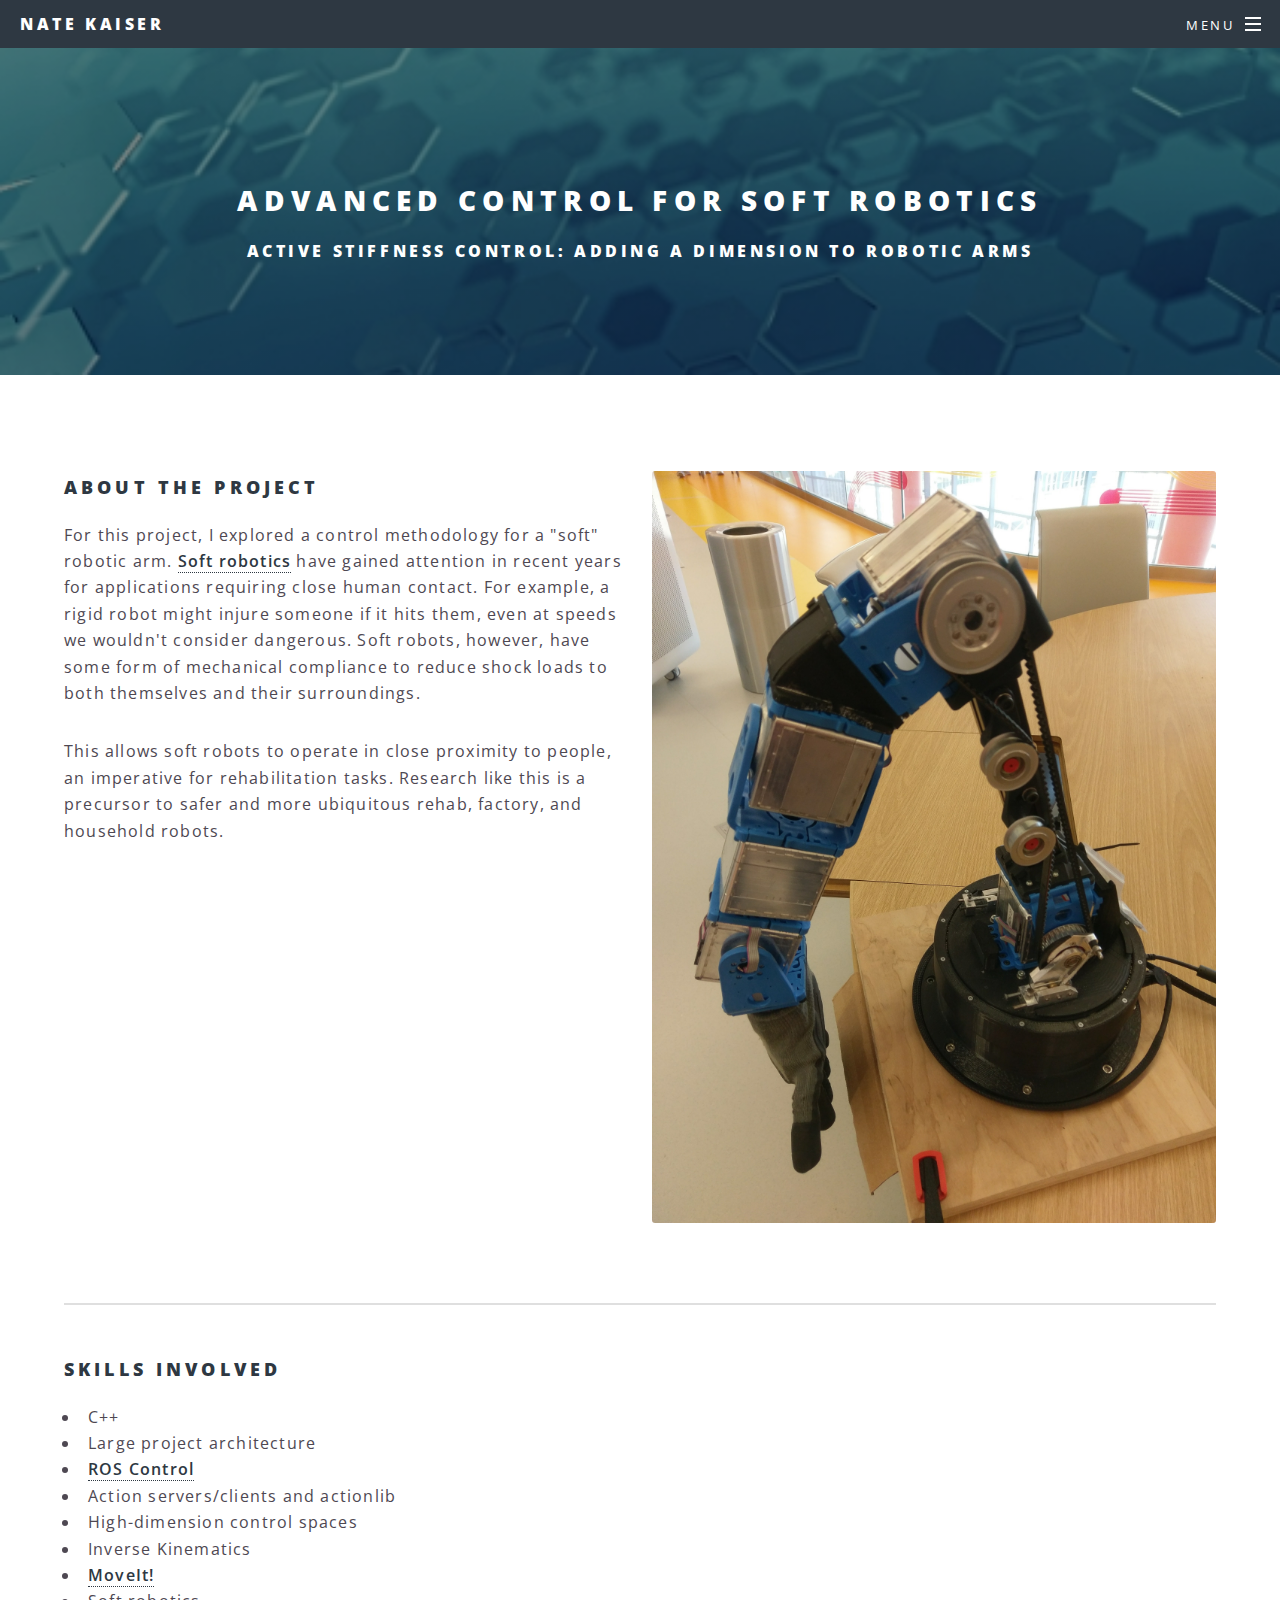
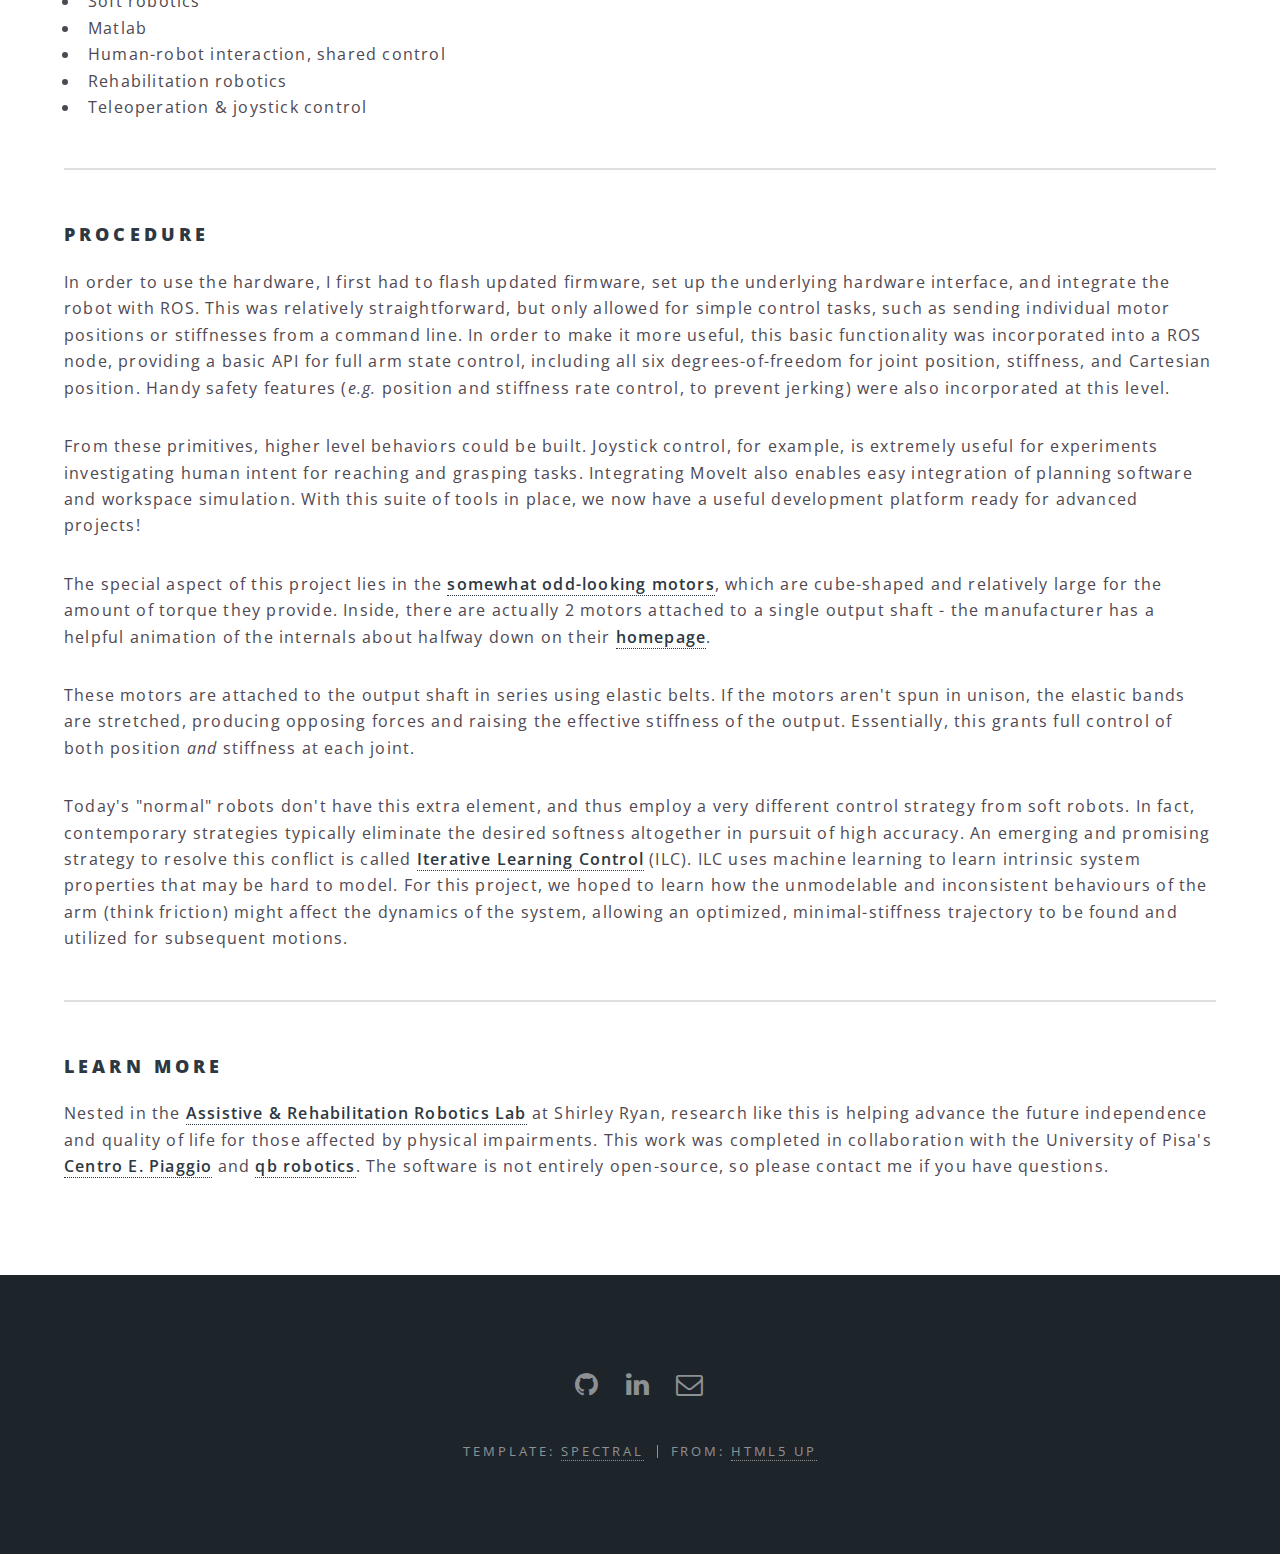
==== commit a5407ef7: "updated final project page" ====
--- a/advancedcontrol.html
+++ b/advancedcontrol.html
@@ -49,14 +49,14 @@
 									<div class="6u 12u$(medium)">
 										<h3>About the Project</h3>
 
-										<p>My final project is more research-oriented than previous projects. I'll be exploring a control methodology for a "soft" robotic arm. <b><a href="https://en.wikipedia.org/wiki/Soft_robotics" target="blank" >Soft robotics</a></b> have gained attention in recent years for applications requiring close human contact. For example, a rigid robot might injure someone if it hits them, even at speeds we wouldn't consider dangerous. Soft robots, however, have some form of mechanical compliance to reduce shock loads to both themselves and their surroundings.</p>
+										<p>For this project, I explored a control methodology for a "soft" robotic arm. <b><a href="https://en.wikipedia.org/wiki/Soft_robotics" target="blank" >Soft robotics</a></b> have gained attention in recent years for applications requiring close human contact. For example, a rigid robot might injure someone if it hits them, even at speeds we wouldn't consider dangerous. Soft robots, however, have some form of mechanical compliance to reduce shock loads to both themselves and their surroundings.</p>
 
 										<p>This allows soft robots to operate in close proximity to people, an imperative for rehabilitation tasks. Research like this is a precursor to safer and more ubiquitous rehab, factory, and household robots.</p>
 
 									</div>
 
 									<div class="6u$ 12u$(medium)">
-										<span class="image fit"><img src="images/control1.jpg" alt="qb move variable-stiffness motor" /></span>
+										<span class="image fit"><img src="images/control1.jpg" alt="qb arm early prototype hardware" /></span>
 									</div>
 
 								</div>
@@ -65,32 +65,43 @@
 
 								<h3 align="left">Skills Involved</h3>
 								<ul>
-									<li align="left"><b><a href="https://en.wikipedia.org/wiki/Model_predictive_control" target="blank" >Model Predictive Control (MPC)</a></b></li>
-									<li align="left">Optimal control methods</li>
-									<li align="left">Machine learning for robotics</li>
+									<li align="left">C++</li>
+									<li align="left">Large project architecture</li>
+									<li align="left"><b><a href="http://wiki.ros.org/ros_control" target="blank" >ROS Control</a></b></li>
+									<li align="left">Action servers/clients and actionlib</li>
 									<li align="left">High-dimension control spaces</li>
+									<li align="left">Inverse Kinematics</li>
+									<li align="left"><b><a href="http://moveit.ros.org/" target="blank" >MoveIt!</a></b></li>
+									<li align="left">Soft robotics</li>
+									<li align="left">Matlab</li>
+									<li align="left">Human-robot interaction, shared control</li>
 									<li align="left">Rehabilitation robotics</li>
-									<li align="left">ROS</li>
-									<li align="left">C++</li>
+									<li align="left">Teleoperation &amp; joystick control</li>
 								</ul>
 
 								<hr />
 
-								<h3 align="left">Current Status</h3>
+								<!--
+								now have fully functional development platform that works with ILC!
+								-->
+
+								<h3 align="left">Procedure</h3>
+
+								<p>In order to use the hardware, I first had to flash updated firmware, set up the underlying hardware interface, and integrate the robot with ROS. This was relatively straightforward, but only allowed for simple control tasks, such as sending individual motor positions or stiffnesses from a command line. In order to make it more useful, this basic functionality was incorporated into a ROS node, providing a basic API for full arm state control, including all six degrees-of-freedom for joint position, stiffness, and Cartesian position. Handy safety features (<i>e.g.</i> position and stiffness rate control, to prevent jerking) were also incorporated at this level.</p>
+
+								<p>From these primitives, higher level behaviors could be built. Joystick control, for example, is extremely useful for experiments investigating human intent for reaching and grasping tasks. Integrating MoveIt also enables easy integration of planning software and workspace simulation. With this suite of tools in place, we now have a useful development platform ready for advanced projects!</p>
 
 								<p>The special aspect of this project lies in the <b><a href="http://www.qbrobotics.com/products/qbmove-maker-pro/" target="blank" >somewhat odd-looking motors</a></b>, which are cube-shaped and relatively large for the amount of torque they provide. Inside, there are actually 2 motors attached to a single output shaft - the manufacturer has a helpful animation of the internals about halfway down on their <b><a href="http://www.qbrobotics.com" target="blank" >homepage</a></b>.</p>
 
 								<p>These motors are attached to the output shaft in series using elastic belts. If the motors aren't spun in unison, the elastic bands are stretched, producing opposing forces and raising the effective stiffness of the output. Essentially, this grants full control of both position <i>and</i> stiffness at each joint.</p>
 
-								<p>Today's "normal" robots don't have this extra element, and thus employ a very different control strategy from soft robots. In fact, contemporary strategies typically eliminate the desired softness altogether in pursuit of high accuracy. An emerging and promising strategy to resolve this conflict is called <b><a href="https://en.wikipedia.org/wiki/Iterative_learning_control" target="blank" >Iterative Learning Control</a></b> (ILC). ILC uses machine learning to learn intrinsic system properties that may be hard to model. For this project, we hope to learn how the mass and momentum of the arm affect the dynamics of the system, allowing an optimized, minimal-stiffness trajectory to be found and utilized for similar subsequent motions.</p>
-
-								<p>I start working on this full-time in September, and am very excited to start breaking new ground!</p>
+								<p>Today's "normal" robots don't have this extra element, and thus employ a very different control strategy from soft robots. In fact, contemporary strategies typically eliminate the desired softness altogether in pursuit of high accuracy. An emerging and promising strategy to resolve this conflict is called <b><a href="https://en.wikipedia.org/wiki/Iterative_learning_control" target="blank" >Iterative Learning Control</a></b> (ILC). ILC uses machine learning to learn intrinsic system properties that may be hard to model. For this project, we hoped to learn how the unmodelable and inconsistent behaviours of the arm (think friction) might affect the dynamics of the system, allowing an optimized, minimal-stiffness trajectory to be found and utilized for subsequent motions.</p>
 
 								<hr />
 
 								<h3>Learn More</h3>
 
-								<p>Nested in the <b><a href="https://www.sralab.org/labs/assistive-rehabilitation-robotics-laboratory" target="blank" >Assistive &amp; Rehabilitation Robotics Lab</a></b> at Shirley Ryan, research like this is helping advance the independence and quality of life </p>
+								<p>Nested in the <b><a href="https://www.sralab.org/labs/assistive-rehabilitation-robotics-laboratory" target="blank" >Assistive &amp; Rehabilitation Robotics Lab</a></b> at Shirley Ryan, research like this is helping advance the future independence and quality of life for those affected by physical impairments. This work was completed in collaboration with the University of Pisa's <b><a href="http://www.centropiaggio.unipi.it/research/robotics" target="blank" >Centro E. Piaggio</a></b> and <b><a href="http://www.qbrobotics.com/" target="blank" >qb robotics</a></b>. The software is not entirely open-source, so please contact me if you have questions.</p>
 
 							</div>
 						</section>
